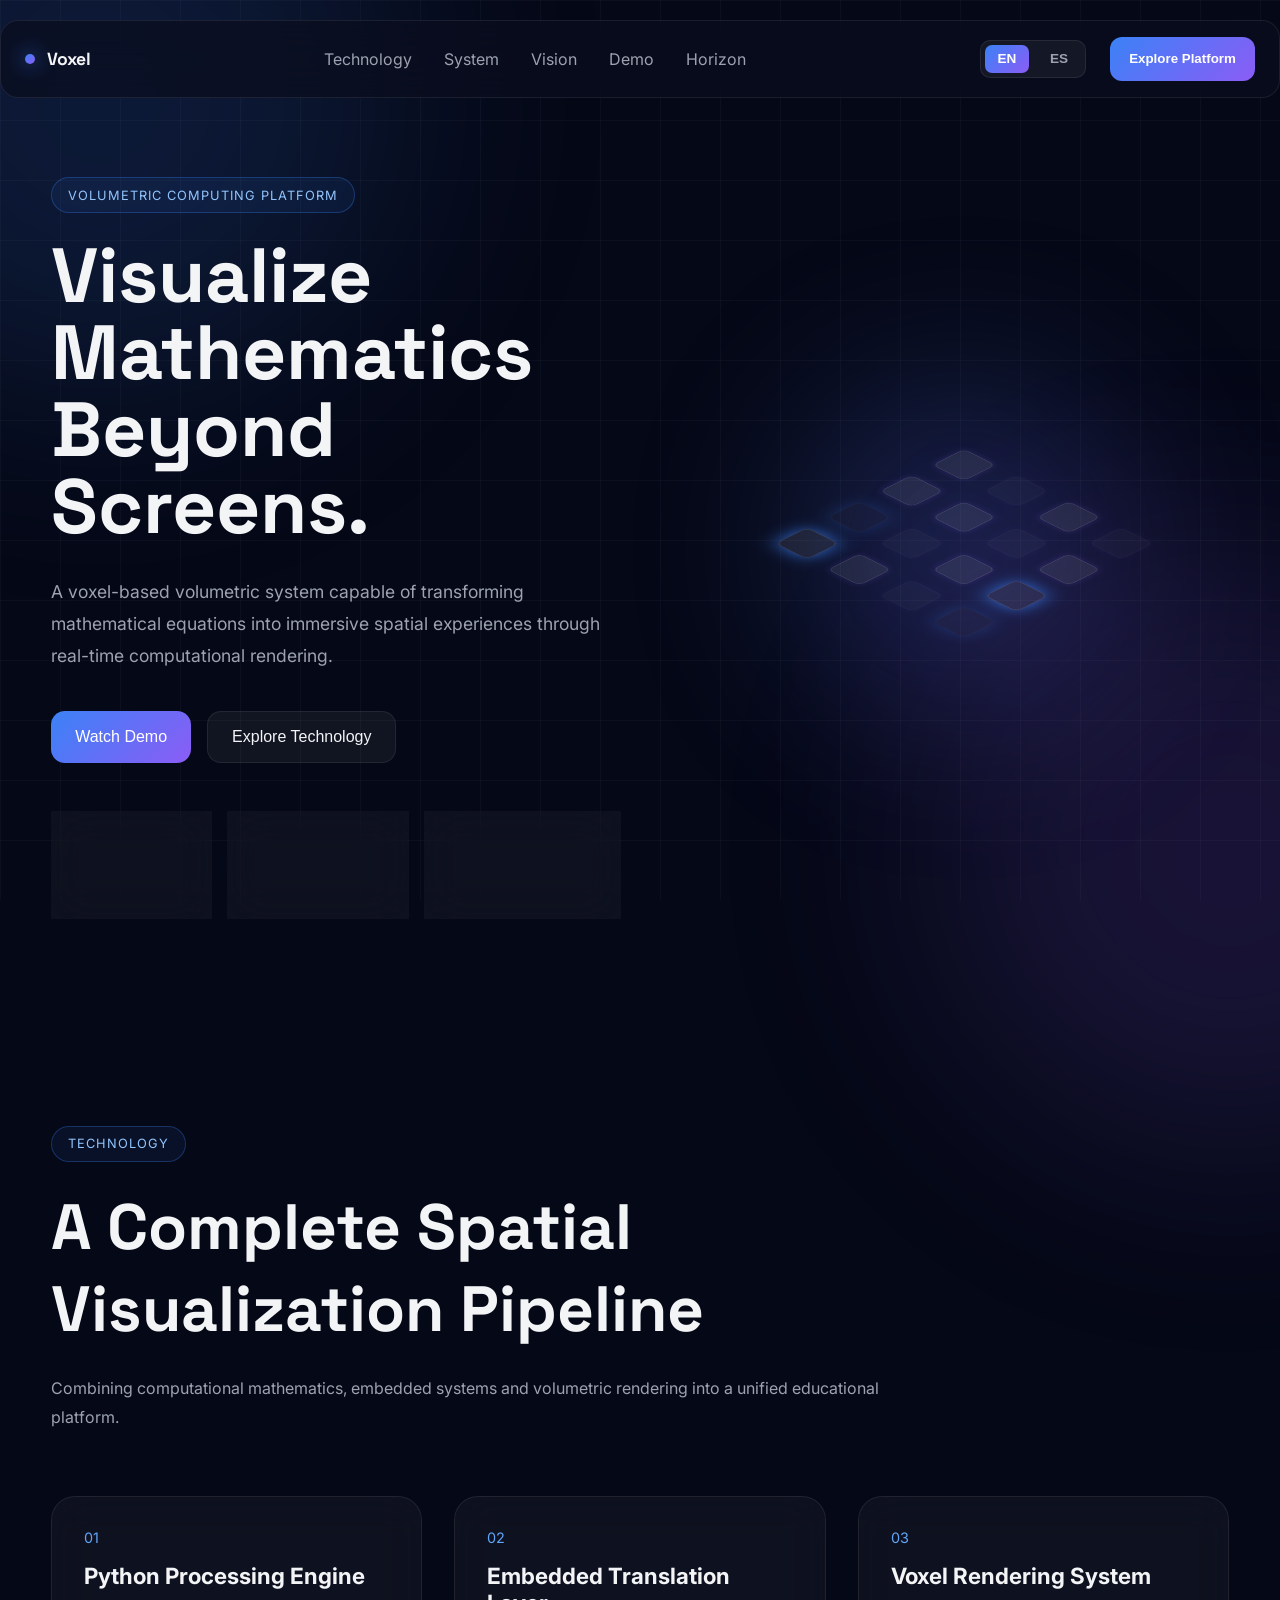
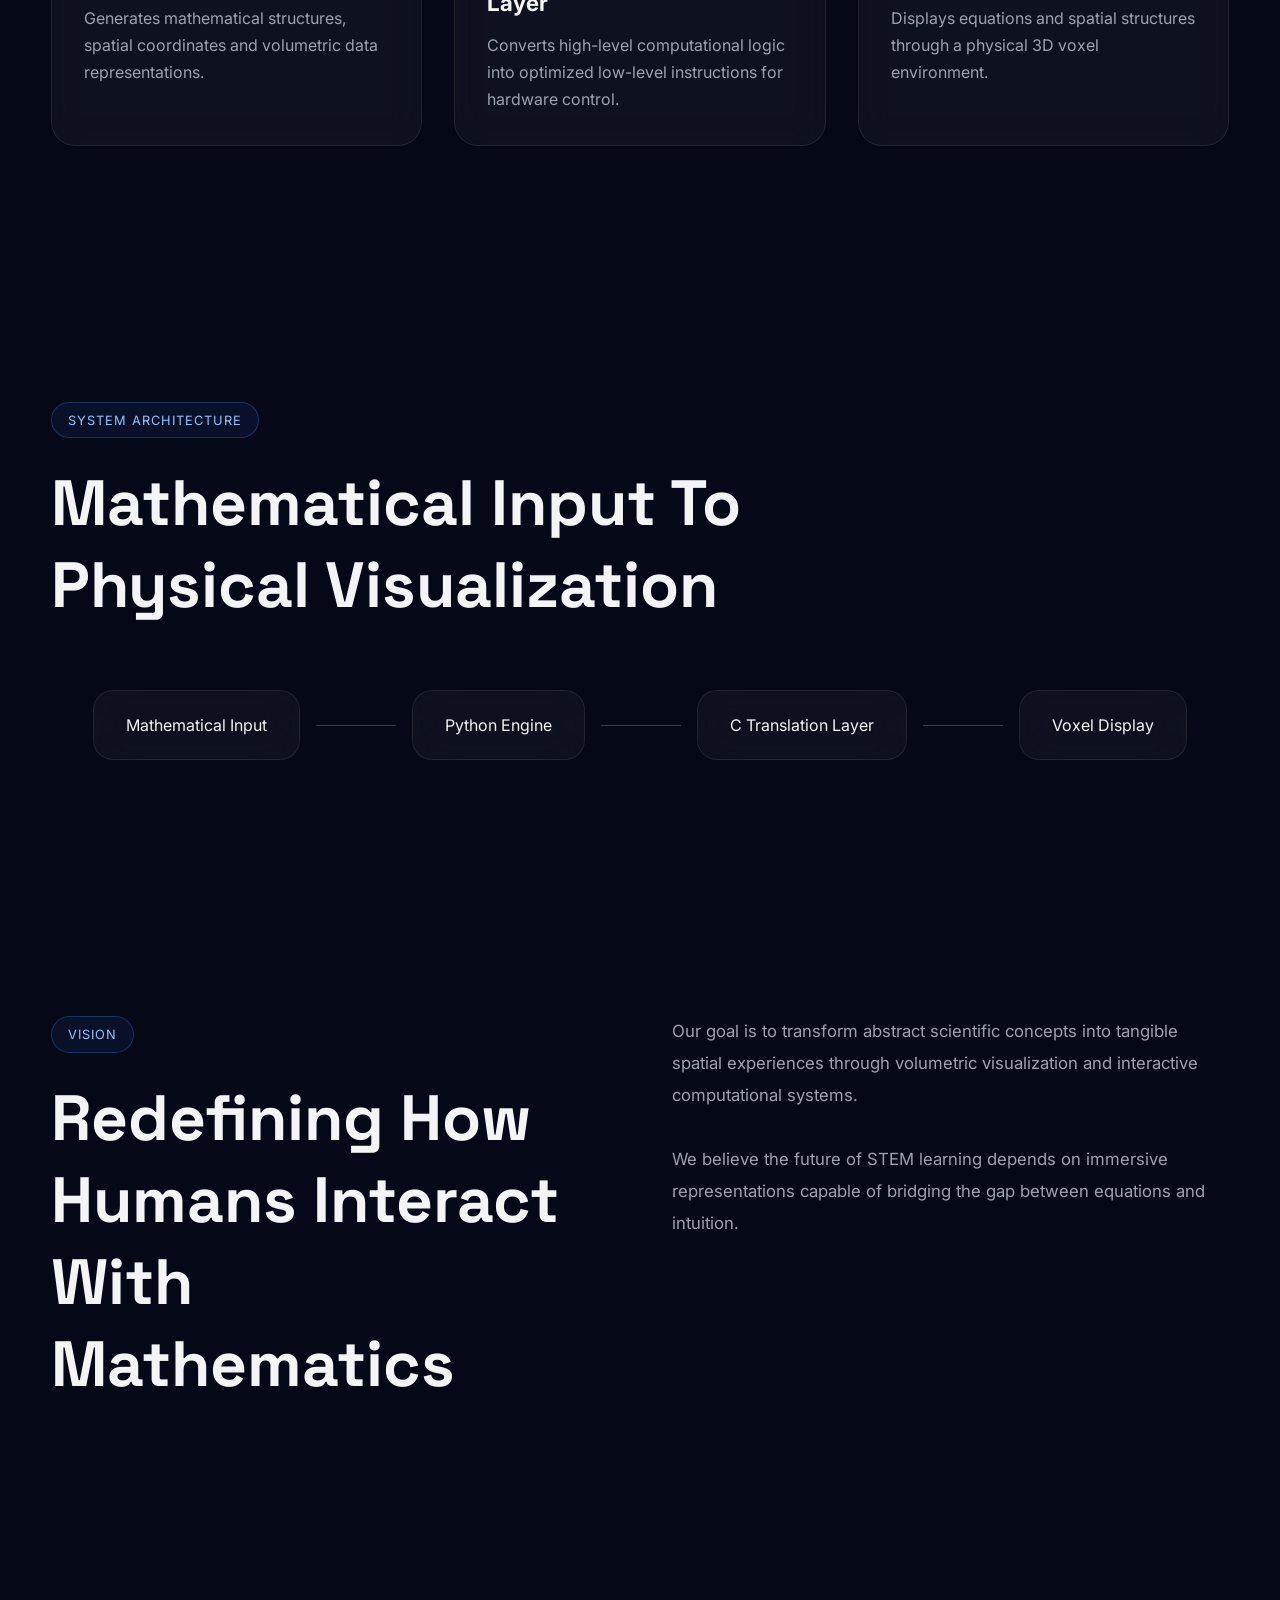
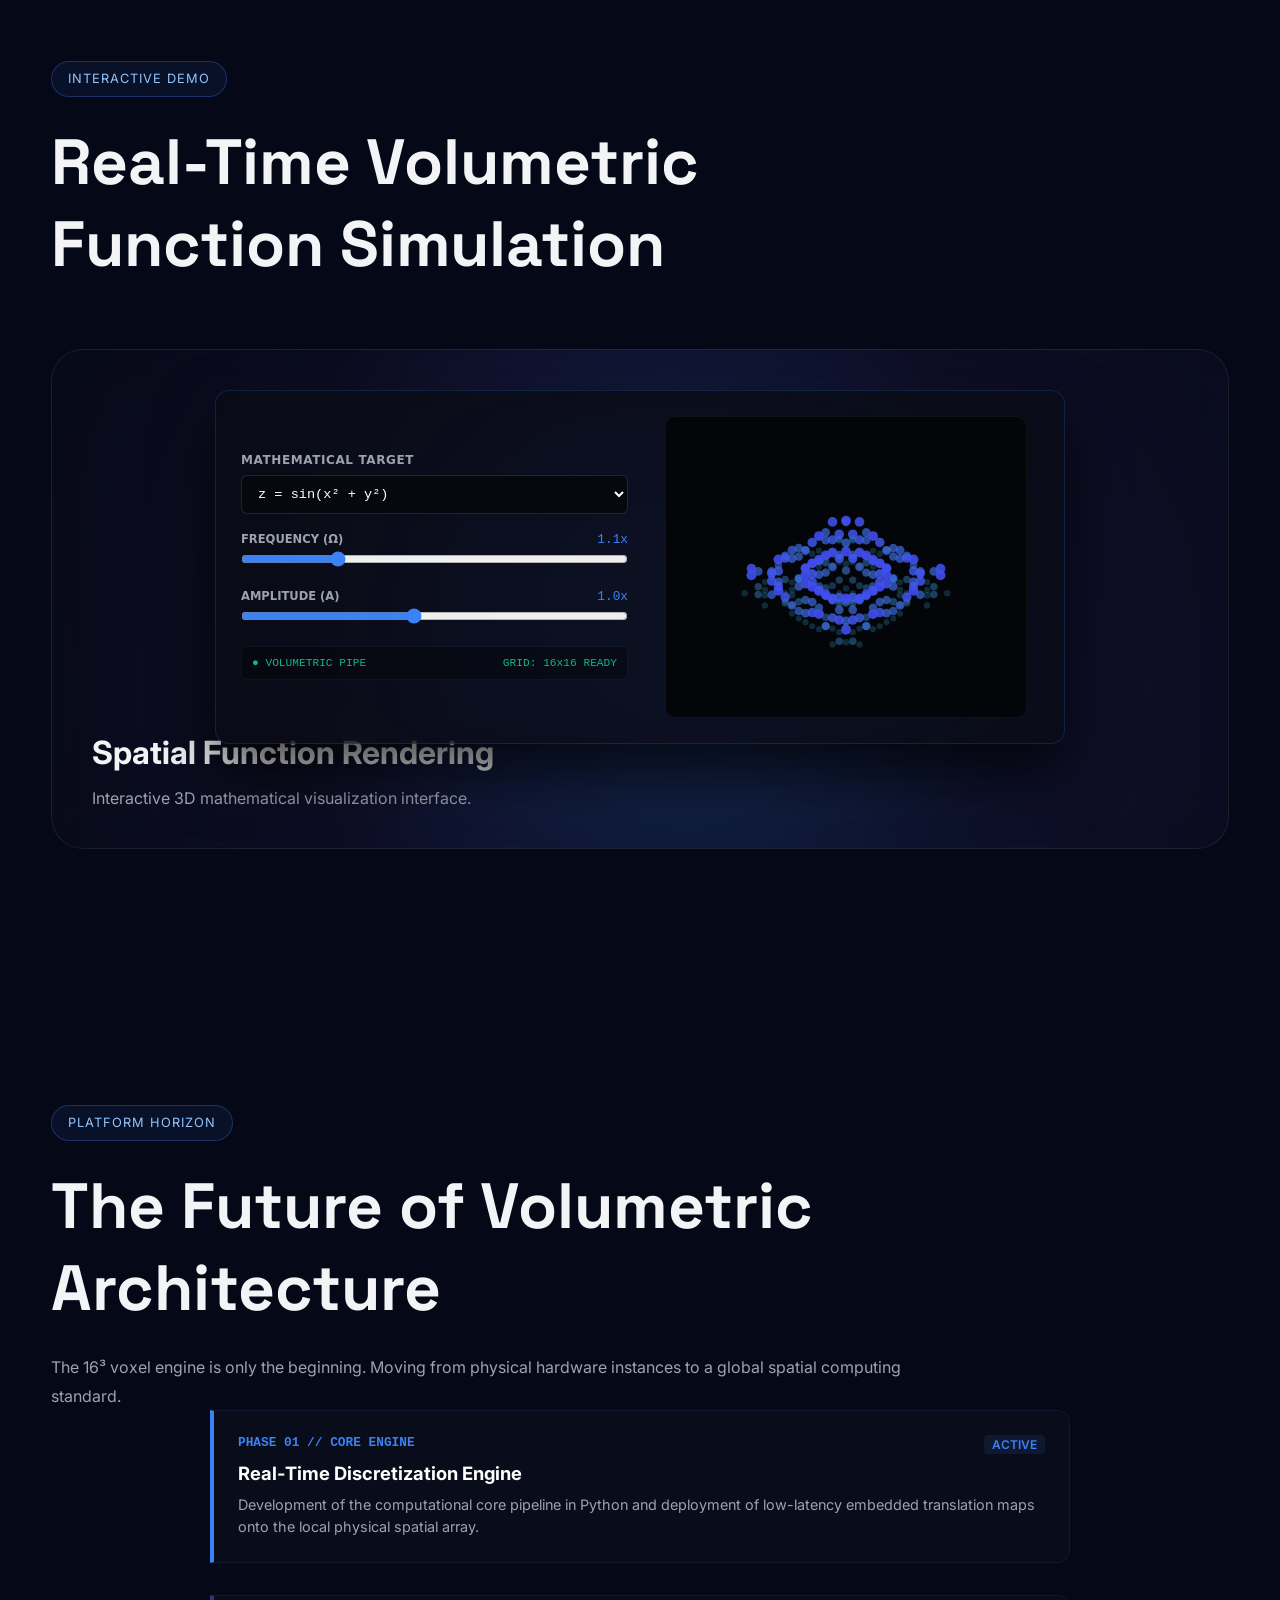
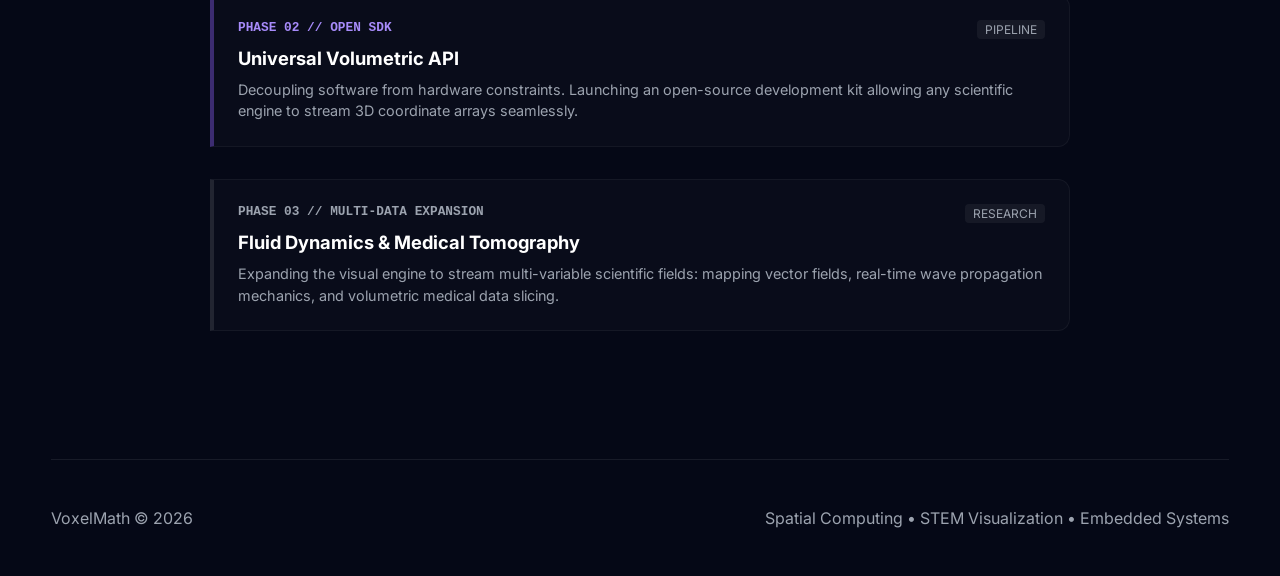
==== index.html @ 48ef113f "Firts structure to landing page" ====
<!DOCTYPE html>
<html lang="en">
<head>
    <meta charset="UTF-8" />
    <meta name="viewport" content="width=device-width, initial-scale=1.0" />

    <title>Voxel | Lc</title>

    <meta
        name="description"
        content="Voxel-based volumetric visualization platform for immersive STEM learning and real-time mathematical rendering."
    />

    <link rel="preconnect" href="https://fonts.googleapis.com">
    <link rel="preconnect" href="https://fonts.gstatic.com" crossorigin>

    <link
        href="https://fonts.googleapis.com/css2?family=Inter:wght@300;400;500;600;700;800&family=Space+Grotesk:wght@400;500;700&display=swap"
        rel="stylesheet"
    >

    <link rel="stylesheet" href="style.css" />
</head>
<body>

    <div class="background-grid"></div>
    <div class="background-glow glow-1"></div>
    <div class="background-glow glow-2"></div>


    <header class="navbar">
        <div class="logo">
            <span class="logo-dot"></span>
            Voxel
        </div>

        <nav>
            <a href="#technology" data-translate="nav-tech">Technology</a>
            <a href="#system" data-translate="nav-system">System</a>
            <a href="#vision" data-translate="nav-vision">Vision</a>
            <a href="#demo" data-translate="nav-demo">Demo</a>
            <a href="#horizon" data-translate="nav-horizon">Horizon</a>
        </nav>

        <div style="display: flex; align-items: center; gap: 1.5rem;">
            <div class="lang-selector">
                <button id="btn-en" class="lang-btn active">EN</button>
                <button id="btn-es" class="lang-btn">ES</button>
            </div>
            
            <button class="nav-button" data-translate="nav-btn">
                Explore Platform
            </button>
        </div>
    </header>


    <main>

        <section class="hero">

            <div class="hero-left">

                <div class="tag" data-translate="hero-tag">
                    VOLUMETRIC COMPUTING PLATFORM
                </div>

                <h1 data-translate="hero-title">
                    Visualize Mathematics Beyond Screens.
                </h1>

                <p data-translate="hero-desc">
                    A voxel-based volumetric system capable of transforming
                    mathemataking equations into immersive spatial experiences
                    through real-time computational rendering.
                </p>

                <div class="hero-buttons">
                    <button class="primary-button" data-translate="btn-watch">
                        Watch Demo
                    </button>

                    <button class="secondary-button" data-translate="btn-explore">
                        Explore Technology
                    </button>
                </div>

                <div class="stats">

                    <div class="stat-card">
                        <h3>16³</h3>
                        <span data-translate="stat-grid">Voxel Grid</span>
                    </div>

                    <div class="stat-card">
                        <h3>3D</h3>
                        <span data-translate="stat-spatial">Spatial Rendering</span>
                    </div>

                    <div class="stat-card">
                        <h3>Real-Time</h3>
                        <span data-translate="stat-pipeline">Processing Pipeline</span>
                    </div>

                </div>

            </div>


            <div class="hero-right">

                <div class="hero-cube">

                    <div class="cube-glow"></div>

                    <div class="cube-grid">

                        <span></span>
                        <span></span>
                        <span></span>
                        <span></span>
                        <span></span>
                        <span></span>
                        <span></span>
                        <span></span>
                        <span></span>
                        <span></span>
                        <span></span>
                        <span></span>
                        <span></span>
                        <span></span>
                        <span></span>
                        <span></span>

                    </div>

                </div>

            </div>

        </section>


        <section class="technology section-spacing" id="technology">

            <div class="section-header">
                <span class="section-label" data-translate="tech-label">TECHNOLOGY</span>
                <h2 data-translate="tech-title">
                    A Complete Spatial Visualization Pipeline
                </h2>
                <p data-translate="tech-desc">
                    Combining computational mathematics, embedded systems and
                    volumetric rendering into a unified educational platform.
                </p>
            </div>

            <div class="tech-grid">

                <article class="tech-card">
                    <div class="card-number">01</div>
                    <h3 data-translate="card1-title">Python Processing Engine</h3>
                    <p data-translate="card1-desc">
                        Generates mathematical structures, spatial coordinates
                        and volumetric data representations.
                    </p>
                </article>

                <article class="tech-card">
                    <div class="card-number">02</div>
                    <h3 data-translate="card2-title">Embedded Translation Layer</h3>
                    <p data-translate="card2-desc">
                        Converts high-level computational logic into optimized
                        low-level instructions for hardware control.
                    </p>
                </article>

                <article class="tech-card">
                    <div class="card-number">03</div>
                    <h3 data-translate="card3-title">Voxel Rendering System</h3>
                    <p data-translate="card3-desc">
                        Displays equations and spatial structures through a
                        physical 3D voxel environment.
                    </p>
                </article>

            </div>

        </section>


        <section class="system section-spacing" id="system">

            <div class="section-header">
                <span class="section-label" data-translate="sys-label">SYSTEM ARCHITECTURE</span>
                <h2 data-translate="sys-title">
                    Mathematical Input To Physical Visualization
                </h2>
            </div>

            <div class="pipeline">

                <div class="pipeline-item">
                    <span data-translate="pipe-input">Mathematical Input</span>
                </div>

                <div class="pipeline-line"></div>

                <div class="pipeline-item">
                    <span data-translate="pipe-engine">Python Engine</span>
                </div>

                <div class="pipeline-line"></div>

                <div class="pipeline-item">
                    <span data-translate="pipe-layer">C Translation Layer</span>
                </div>

                <div class="pipeline-line"></div>

                <div class="pipeline-item">
                    <span data-translate="pipe-display">Voxel Display</span>
                </div>

            </div>

        </section>


        <section class="vision section-spacing" id="vision">

            <div class="vision-container">

                <div class="vision-left">
                    <span class="section-label" data-translate="vision-label">VISION</span>

                    <h2 data-translate="vision-title">
                        Redefining How Humans Interact With Mathematics
                    </h2>
                </div>

                <div class="vision-right">
                    <p data-translate="vision-p1">
                        Our goal is to transform abstract scientific concepts
                        into tangible spatial experiences through volumetric
                        visualization and interactive computational systems.
                    </p>

                    <p data-translate="vision-p2">
                        We believe the future of STEM learning depends on
                        immersive representations capable of bridging the gap
                        between equations and intuition.
                    </p>
                </div>

            </div>

        </section>


        <section class="demo section-spacing" id="demo">

            <div class="section-header">
                <span class="section-label" data-translate="demo-label">INTERACTIVE DEMO</span>
                <h2 data-translate="demo-title">
                    Real-Time Volumetric Function Simulation
                </h2>
            </div>

            <div class="demo-box">

                <div class="demo-overlay"></div>

                <div class="demo-content">
                    <h3 data-translate="demo-box-h3">Spatial Function Rendering</h3>
                    <p data-translate="demo-box-p">
                        Interactive 3D mathematical visualization interface.
                    </p>
                </div>

            </div>

        </section>


        <section class="horizon section-spacing" id="horizon">

            <div class="section-header">
                <span class="section-label" data-translate="horizon-label">PLATFORM HORIZON</span>
                <h2 data-translate="horizon-title">
                    The Future of Volumetric Architecture
                </h2>
                <p data-translate="horizon-desc">
                    The 16³ voxel engine is only the beginning. Moving from physical hardware instances to a global spatial computing standard.
                </p>
            </div>

            <div class="roadmap-container" style="display: flex; flex-direction: column; gap: 2rem; max-width: 900px; margin: 0 auto; padding: 0 20px;">
                
                <div class="roadmap-phase" style="background: rgba(255,255,255,0.02); border: 1px solid rgba(59,130,246,0.1); border-left: 4px solid #3b82f6; padding: 24px; border-radius: 0 12px 12px 0;">
                    <div style="display: flex; justify-content: space-between; margin-bottom: 8px;">
                        <span style="font-family: monospace; font-size: 0.8rem; color: #3b82f6; font-weight: bold;">PHASE 01 // CORE ENGINE</span>
                        <span style="font-size: 0.75rem; background: rgba(59,130,246,0.1); color: #3b82f6; padding: 2px 8px; border-radius: 4px; font-weight: 600;">ACTIVE</span>
                    </div>
                    <h3 style="margin: 0 0 10px 0; font-size: 1.15rem; color: #fff;" data-translate="phase1-title">Real-Time Discretization Engine</h3>
                    <p style="margin: 0; font-size: 0.9rem; color: #9ca3af; line-height: 1.5;" data-translate="phase1-desc">
                        Development of the computational core pipeline in Python and deployment of low-latency embedded translation maps onto the local physical spatial array.
                    </p>
                </div>

                <div class="roadmap-phase" style="background: rgba(255,255,255,0.02); border: 1px solid rgba(255,255,255,0.05); border-left: 4px solid rgba(139,92,246,0.4); padding: 24px; border-radius: 0 12px 12px 0;">
                    <div style="display: flex; justify-content: space-between; margin-bottom: 8px;">
                        <span style="font-family: monospace; font-size: 0.8rem; color: #a78bfa; font-weight: bold;">PHASE 02 // OPEN SDK</span>
                        <span style="font-size: 0.75rem; background: rgba(255,255,255,0.05); color: #9ca3af; padding: 2px 8px; border-radius: 4px;">PIPELINE</span>
                    </div>
                    <h3 style="margin: 0 0 10px 0; font-size: 1.15rem; color: #fff;" data-translate="phase2-title">Universal Volumetric API</h3>
                    <p style="margin: 0; font-size: 0.9rem; color: #9ca3af; line-height: 1.5;" data-translate="phase2-desc">
                        Decoupling software from hardware constraints. Launching an open-source development kit allowing any scientific engine to stream 3D coordinate arrays seamlessly.
                    </p>
                </div>

                <div class="roadmap-phase" style="background: rgba(255,255,255,0.02); border: 1px solid rgba(255,255,255,0.05); border-left: 4px solid rgba(255,255,255,0.1); padding: 24px; border-radius: 0 12px 12px 0;">
                    <div style="display: flex; justify-content: space-between; margin-bottom: 8px;">
                        <span style="font-family: monospace; font-size: 0.8rem; color: #9ca3af; font-weight: bold;">PHASE 03 // MULTI-DATA EXPANSION</span>
                        <span style="font-size: 0.75rem; background: rgba(255,255,255,0.05); color: #9ca3af; padding: 2px 8px; border-radius: 4px;">RESEARCH</span>
                    </div>
                    <h3 style="margin: 0 0 10px 0; font-size: 1.15rem; color: #fff;" data-translate="phase3-title">Fluid Dynamics & Medical Tomography</h3>
                    <p style="margin: 0; font-size: 0.9rem; color: #9ca3af; line-height: 1.5;" data-translate="phase3-desc">
                        Expanding the visual engine to stream multi-variable scientific fields: mapping vector fields, real-time wave propagation mechanics, and volumetric medical data slicing.
                    </p>
                </div>

            </div>

        </section>


        <footer>
            <div>
                VoxelMath © 2026
            </div>

            <div data-translate="footer-credits">
                Spatial Computing • STEM Visualization • Embedded Systems
            </div>
        </footer>

    </main>

    <script type="module" src="script.js"></script>
</body>
</html>
---- style.css ----
:root {
    --bg: #050816;
    --bg-secondary: #0B1023;
    --card: rgba(255,255,255,0.04);
    --border: rgba(255,255,255,0.08);

    --text: #F3F4F6;
    --text-secondary: #9CA3AF;

    --blue: #3B82F6;
    --purple: #8B5CF6;

    --gradient:
        linear-gradient(
            135deg,
            #3B82F6,
            #8B5CF6
        );
}

* {
    margin: 0;
    padding: 0;
    box-sizing: border-box;
}

html {
    scroll-behavior: smooth;
}

body {
    background: var(--bg);
    color: var(--text);
    font-family: 'Inter', sans-serif;
    overflow-x: hidden;
}

main {
    width: min(1400px, 92%);
    margin: auto;
    position: relative;
    z-index: 5;
}

.background-grid {
    position: fixed;
    inset: 0;

    background-image:
        linear-gradient(rgba(255,255,255,0.03) 1px, transparent 1px),
        linear-gradient(90deg, rgba(255,255,255,0.03) 1px, transparent 1px);

    background-size: 60px 60px;

    z-index: 0;
}

.background-glow {
    position: fixed;
    width: 600px;
    height: 600px;
    border-radius: 50%;
    filter: blur(120px);
    opacity: 0.15;
    z-index: 0;
}

.glow-1 {
    background: var(--blue);
    top: -200px;
    left: -200px;
}

.glow-2 {
    background: var(--purple);
    bottom: -250px;
    right: -250px;
}

.navbar {
    position: sticky;
    top: 20px;

    width: 100%;

    display: flex;
    align-items: center;
    justify-content: space-between;

    padding: 1rem 1.5rem;
    margin-top: 20px;

    border: 1px solid var(--border);

    background: rgba(10, 14, 30, 0.7);
    backdrop-filter: blur(20px);

    border-radius: 18px;

    z-index: 50;
}

.logo {
    display: flex;
    align-items: center;
    gap: 12px;

    font-family: 'Space Grotesk', sans-serif;
    font-weight: 700;
    font-size: 1.1rem;
}

.logo-dot {
    width: 10px;
    height: 10px;

    border-radius: 50%;

    background: var(--gradient);

    box-shadow: 0 0 20px #3B82F6;
}

nav {
    display: flex;
    gap: 2rem;
}

nav a {
    color: var(--text-secondary);
    text-decoration: none;
    transition: 0.3s ease;
}

nav a:hover {
    color: var(--text);
}

.nav-button,
.primary-button,
.secondary-button {
    border: none;
    cursor: pointer;
    transition: 0.3s ease;
}

.nav-button,
.primary-button {
    background: var(--gradient);
    color: white;
}

.nav-button {
    padding: 0.9rem 1.2rem;
    border-radius: 12px;
    font-weight: 600;
}

.primary-button,
.secondary-button {
    padding: 1rem 1.5rem;
    border-radius: 14px;
    font-size: 1rem;
}

.secondary-button {
    background: rgba(255,255,255,0.05);
    border: 1px solid var(--border);
    color: var(--text);
}

.hero {
    min-height: 100vh;

    display: grid;
    grid-template-columns: 1.1fr 1fr;
    gap: 4rem;

    align-items: center;
}

.tag,
.section-label {
    display: inline-flex;

    padding: 0.6rem 1rem;

    border: 1px solid rgba(59,130,246,0.3);

    background: rgba(59,130,246,0.08);

    color: #93C5FD;

    border-radius: 999px;

    font-size: 0.8rem;
    letter-spacing: 1px;
}

.hero h1 {
    font-family: 'Space Grotesk', sans-serif;
    font-size: clamp(3rem, 6vw, 6rem);
    line-height: 1;

    margin-top: 1.5rem;
}

.hero p {
    margin-top: 2rem;

    max-width: 700px;

    color: var(--text-secondary);

    line-height: 1.8;
    font-size: 1.1rem;
}

.hero-buttons {
    display: flex;
    gap: 1rem;

    margin-top: 2.5rem;
}

.stats {
    display: flex;
    gap: 1rem;

    margin-top: 3rem;
}

.stat-card,
.tech-card,
.pipeline-item,
.demo-box {
    background: var(--card);

    border: 1px solid var(--border);

    backdrop-filter: blur(20px);
}

.stat-card {
    padding: 1.5rem;
    border-radius: 20px;

    min-width: 160px;
}

.stat-card h3 {
    font-size: 1.5rem;
    margin-bottom: 0.5rem;
}

.stat-card span {
    color: var(--text-secondary);
}

.hero-right {
    display: flex;
    justify-content: center;
    align-items: center;
}

.hero-cube {
    position: relative;

    width: 420px;
    height: 420px;

    display: flex;
    justify-content: center;
    align-items: center;
}

.cube-glow {
    position: absolute;

    width: 300px;
    height: 300px;

    background: var(--gradient);

    border-radius: 50%;

    filter: blur(100px);

    opacity: 0.3;
}

.cube-grid {
    position: relative;

    width: 280px;
    height: 280px;

    display: grid;
    grid-template-columns: repeat(4, 1fr);
    gap: 1rem;

    transform:
        rotateX(60deg)
        rotateZ(45deg);

    animation: floatCube 6s ease-in-out infinite;
}

.cube-grid span {
    width: 45px;
    height: 45px;

    background: rgba(255,255,255,0.08);

    border: 1px solid rgba(255,255,255,0.1);

    border-radius: 8px;

    box-shadow:
        0 0 20px rgba(59,130,246,0.25);
}

.section-spacing {
    padding: 8rem 0;
}

.section-header {
    max-width: 850px;
}

.section-header h2 {
    font-family: 'Space Grotesk', sans-serif;

    font-size: clamp(2rem, 5vw, 4rem);

    margin-top: 1.5rem;
}

.section-header p {
    margin-top: 1.5rem;

    color: var(--text-secondary);

    line-height: 1.8;
}

.tech-grid {
    display: grid;
    grid-template-columns: repeat(3, 1fr);
    gap: 2rem;

    margin-top: 4rem;
}

.tech-card {
    padding: 2rem;
    border-radius: 24px;

    transition: 0.4s ease;
}

.tech-card:hover {
    transform: translateY(-10px);
    border-color: rgba(59,130,246,0.4);
}

.card-number {
    color: #60A5FA;
    font-size: 0.9rem;
    margin-bottom: 1rem;
}

.tech-card h3 {
    font-size: 1.4rem;
    margin-bottom: 1rem;
}

.tech-card p {
    color: var(--text-secondary);
    line-height: 1.7;
}

.pipeline {
    margin-top: 4rem;

    display: flex;
    align-items: center;
    justify-content: center;
    gap: 1rem;

    flex-wrap: wrap;
}

.pipeline-item {
    padding: 1.5rem 2rem;
    border-radius: 20px;
}

.pipeline-line {
    width: 80px;
    height: 1px;

    background: rgba(255,255,255,0.2);
}

.vision-container {
    display: grid;
    grid-template-columns: 1fr 1fr;
    gap: 4rem;
}

.vision-left h2 {
    font-family: 'Space Grotesk', sans-serif;
    font-size: clamp(2rem, 5vw, 4rem);

    margin-top: 1.5rem;
}

.vision-right p {
    color: var(--text-secondary);
    line-height: 1.9;
    margin-bottom: 2rem;
    font-size: 1.05rem;
}

.demo-box {
    position: relative;

    margin-top: 4rem;

    min-height: 500px;

    border-radius: 32px;

    overflow: hidden;
}

.demo-overlay {
    position: absolute;
    inset: 0;

    background:
        radial-gradient(circle at center,
        rgba(59,130,246,0.15),
        transparent 60%);
}

.demo-content {
    position: absolute;
    left: 40px;
    bottom: 40px;
}

.demo-content h3 {
    font-size: 2rem;
    margin-bottom: 1rem;
}

.demo-content p {
    color: var(--text-secondary);
}

footer {
    display: flex;
    justify-content: space-between;
    align-items: center;

    padding: 3rem 0;

    border-top: 1px solid rgba(255,255,255,0.08);

    color: var(--text-secondary);
}

@keyframes floatCube {
    0% {
        transform:
            rotateX(60deg)
            rotateZ(45deg)
            translateY(0px);
    }

    50% {
        transform:
            rotateX(60deg)
            rotateZ(45deg)
            translateY(-20px);
    }

    100% {
        transform:
            rotateX(60deg)
            rotateZ(45deg)
            translateY(0px);
    }
}

@media (max-width: 1100px) {

    .hero,
    .vision-container,
    .tech-grid {
        grid-template-columns: 1fr;
    }

    .hero {
        padding-top: 5rem;
    }

    .hero-right {
        order: -1;
    }

    .stats {
        flex-wrap: wrap;
    }
}

@media (max-width: 768px) {

    nav,
    .nav-button {
        display: none;
    }

    .hero-buttons,
    .stats,
    footer {
        flex-direction: column;
        align-items: flex-start;
    }

    .hero-cube {
        width: 320px;
        height: 320px;
    }

    .cube-grid {
        width: 220px;
        height: 220px;
    }

    .pipeline {
        flex-direction: column;
    }

    .pipeline-line {
        width: 1px;
        height: 50px;
    }
}
/* 1. Definimos la animación de revelado */
@keyframes revealOnScroll {
    from {
        opacity: 0;
        transform: translateY(40px) scale(0.95);
    }
    to {
        opacity: 1;
        transform: translateY(0) scale(1);
    }
}

/* 2. Aplicamos el efecto a las secciones y tarjetas principales */
.hero,
.tech-card,
.stat-card,
.vision-container,
.demo-box,
.pipeline-item {
    /* Vinculamos la animación */
    animation: revealOnScroll linear both;
    
    /* Le decimos a CSS que la animación avance según el scroll de la pantalla */
    animation-timeline: view();
    
    /* Ajustamos el margen para que la animación empiece justo cuando el elemento asoma por abajo 
       y termine de revelarse cuando cubra el 30% de la pantalla */
    animation-range: entry 0% cover 30%;
}
.lang-selector {
    display: flex;
    gap: 0.5rem;
    background: rgba(255, 255, 255, 0.05);
    padding: 4px;
    border-radius: 10px;
    border: 1px solid var(--border);
}

.lang-btn {
    background: transparent;
    border: none;
    color: var(--text-secondary);
    padding: 0.4rem 0.8rem;
    font-size: 0.85rem;
    font-weight: 600;
    border-radius: 7px;
    cursor: pointer;
    transition: all 0.3s ease;
}

.lang-btn:hover {
    color: var(--text);
}

/* Estado activo: se ilumina usando tu gradiente variable */
.lang-btn.active {
    background: var(--gradient);
    color: white;
    box-shadow: 0 0 15px rgba(5B, 130, 246, 0.4);
}
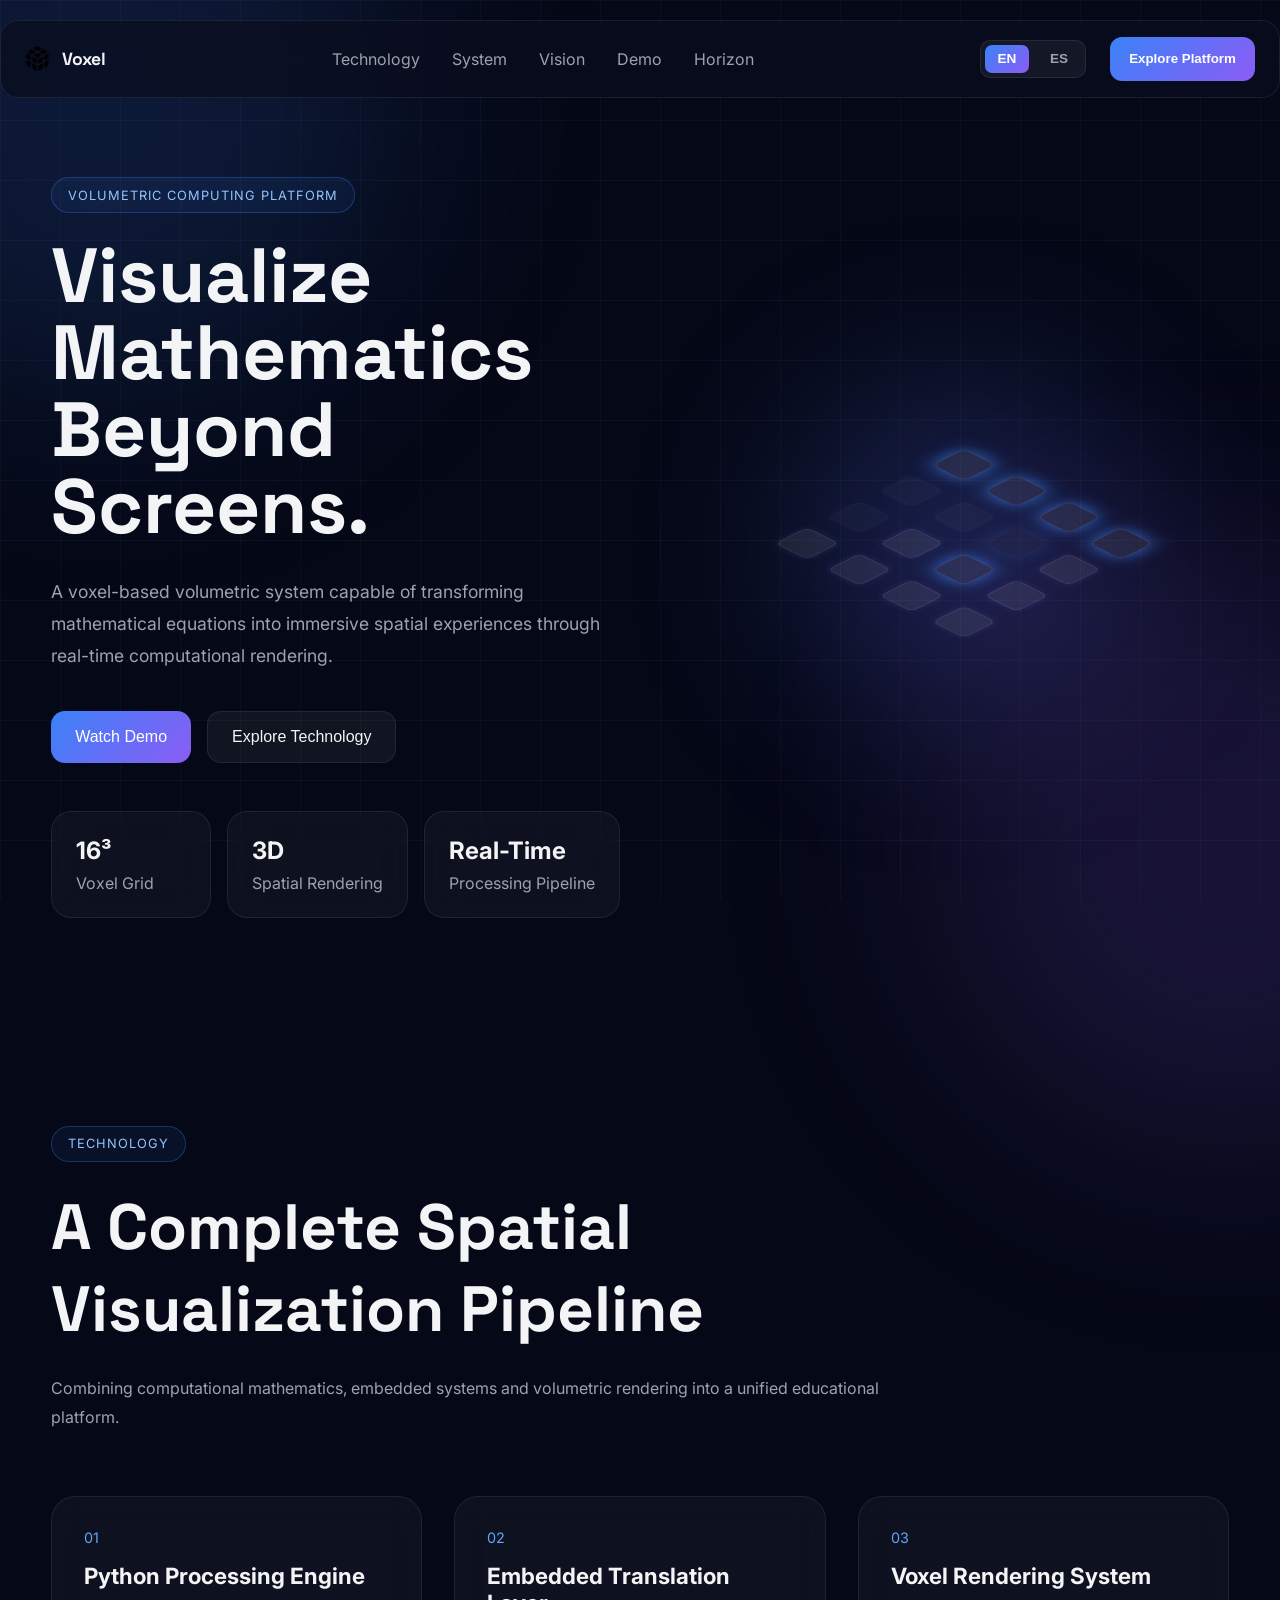
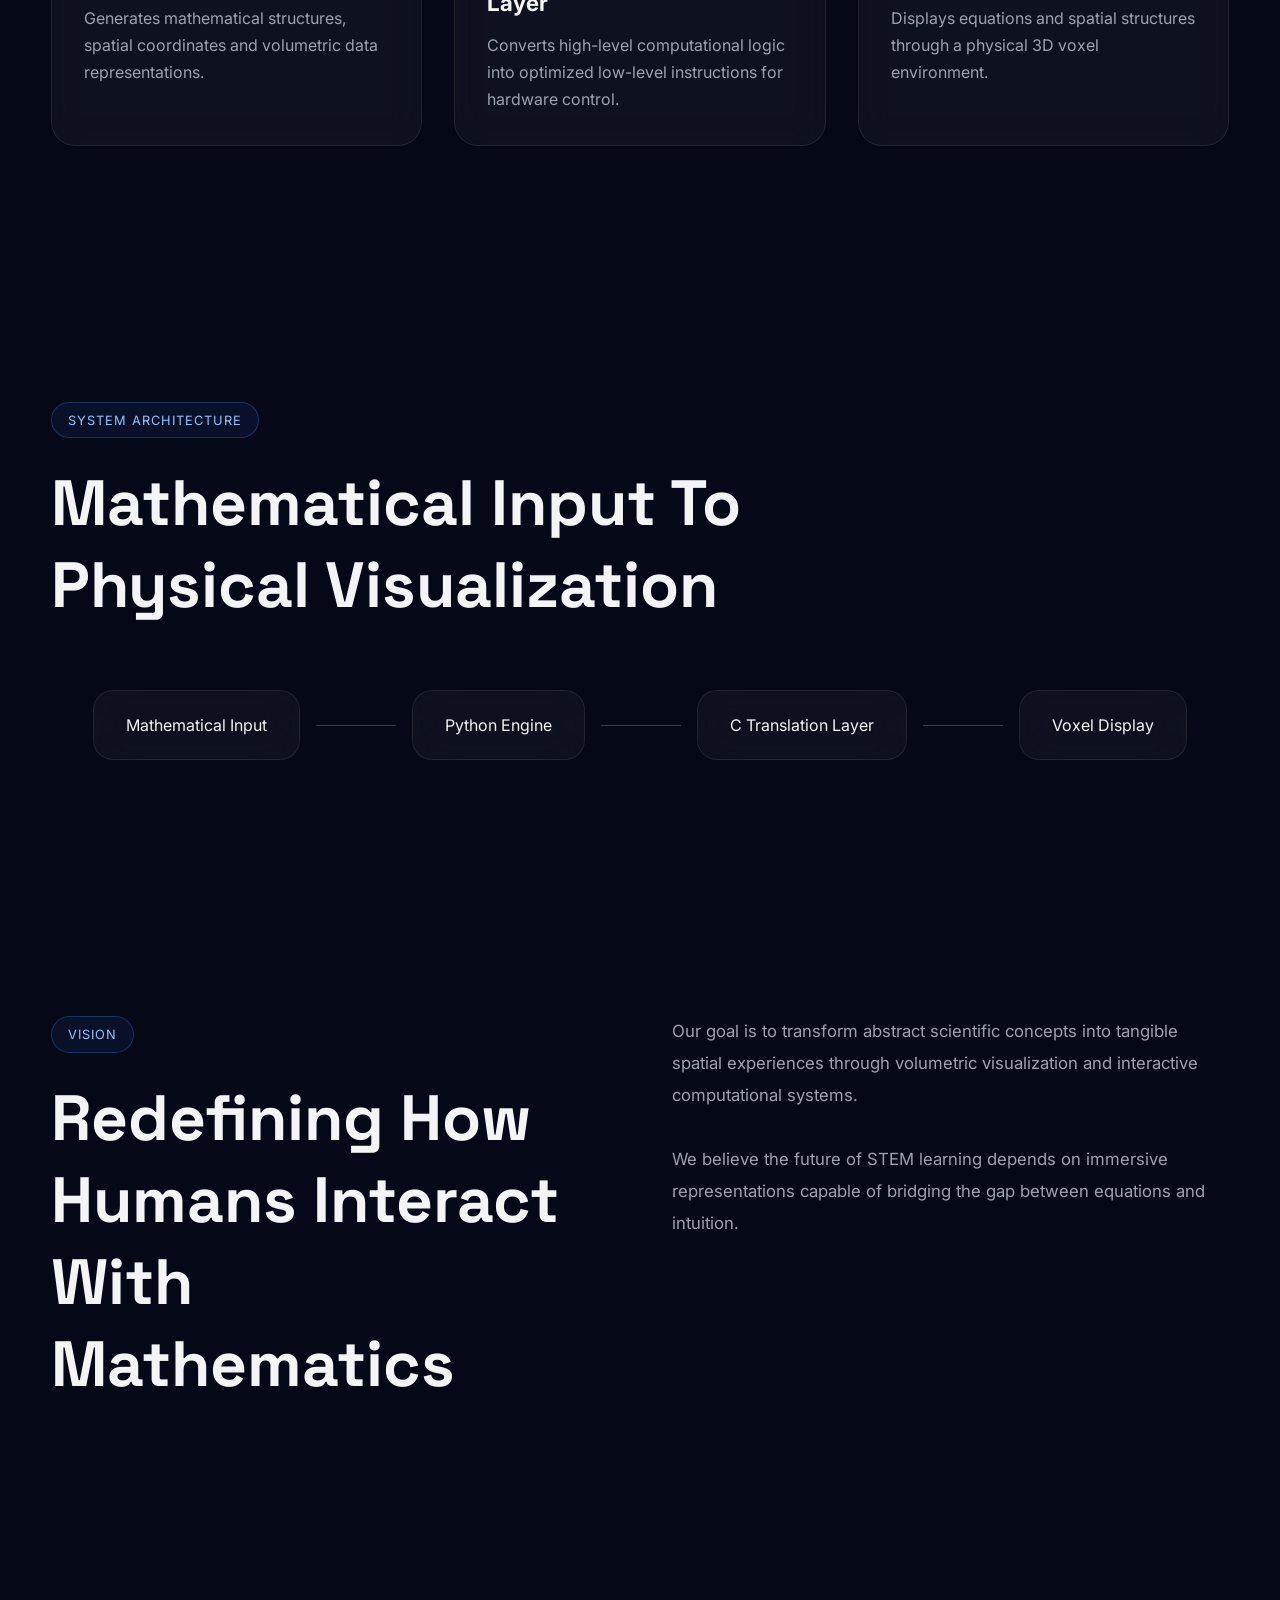
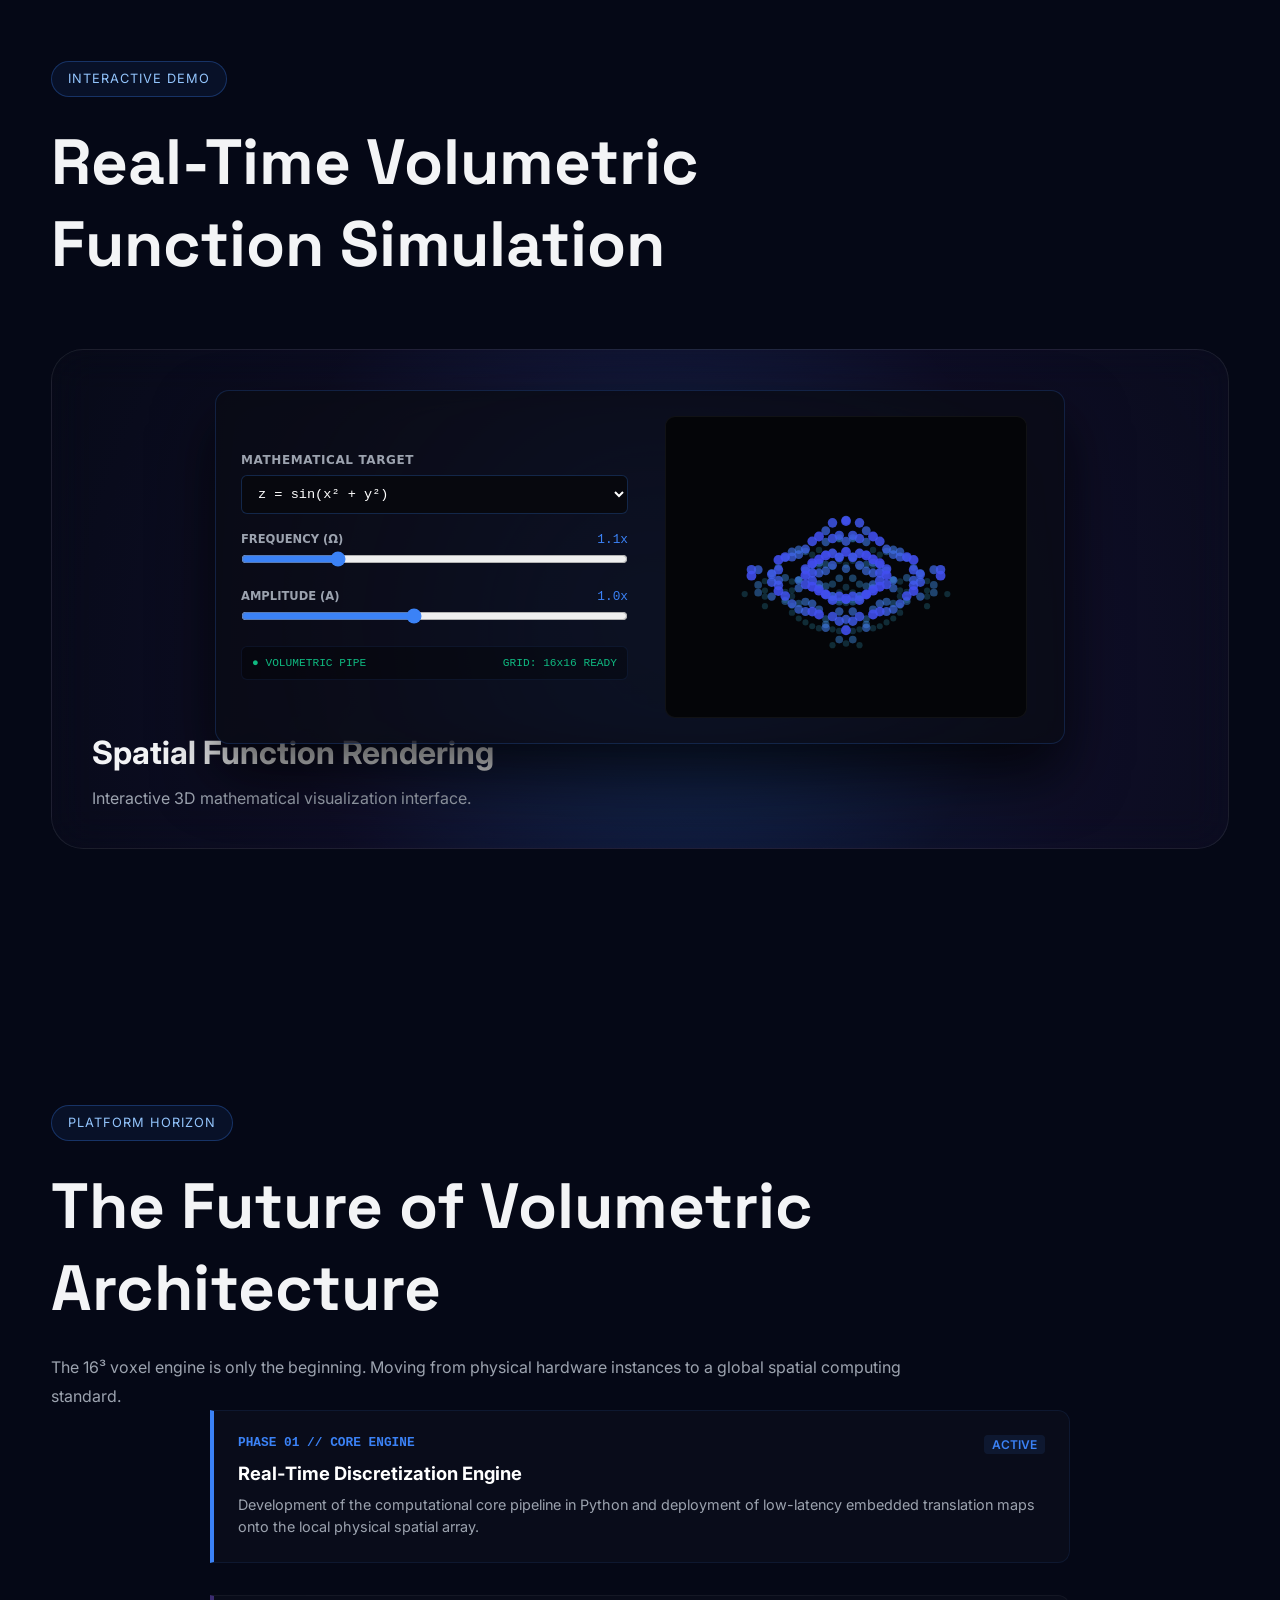
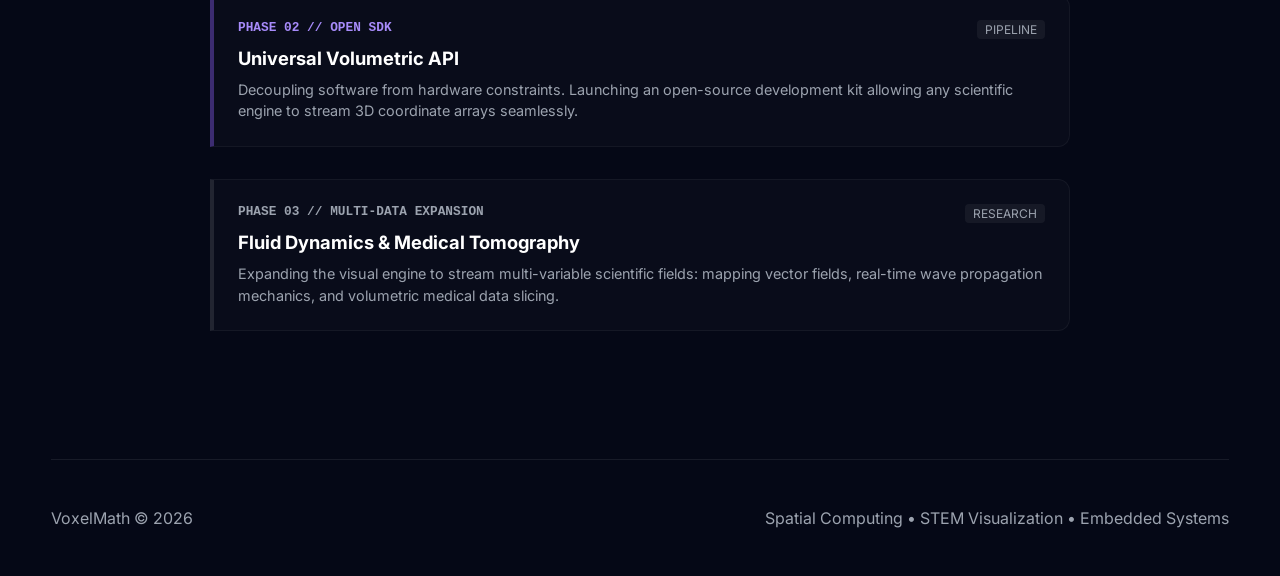
==== commit 5dc23af2: "add icon to cube and update input custom in platform" ====
--- a/index.html
+++ b/index.html
@@ -18,7 +18,7 @@
         href="https://fonts.googleapis.com/css2?family=Inter:wght@300;400;500;600;700;800&family=Space+Grotesk:wght@400;500;700&display=swap"
         rel="stylesheet"
     >
-
+    <link rel="icon" type="image/x-icon" href="/assets/icons/rubik.ico">
     <link rel="stylesheet" href="style.css" />
 </head>
 <body>
@@ -30,7 +30,7 @@
 
     <header class="navbar">
         <div class="logo">
-            <span class="logo-dot"></span>
+            <img src="/assets/icons/rubik.ico" alt="Voxel Logo" class="logo-icon" / width="25px" height="25px" class="logo-dot">
             Voxel
         </div>
 
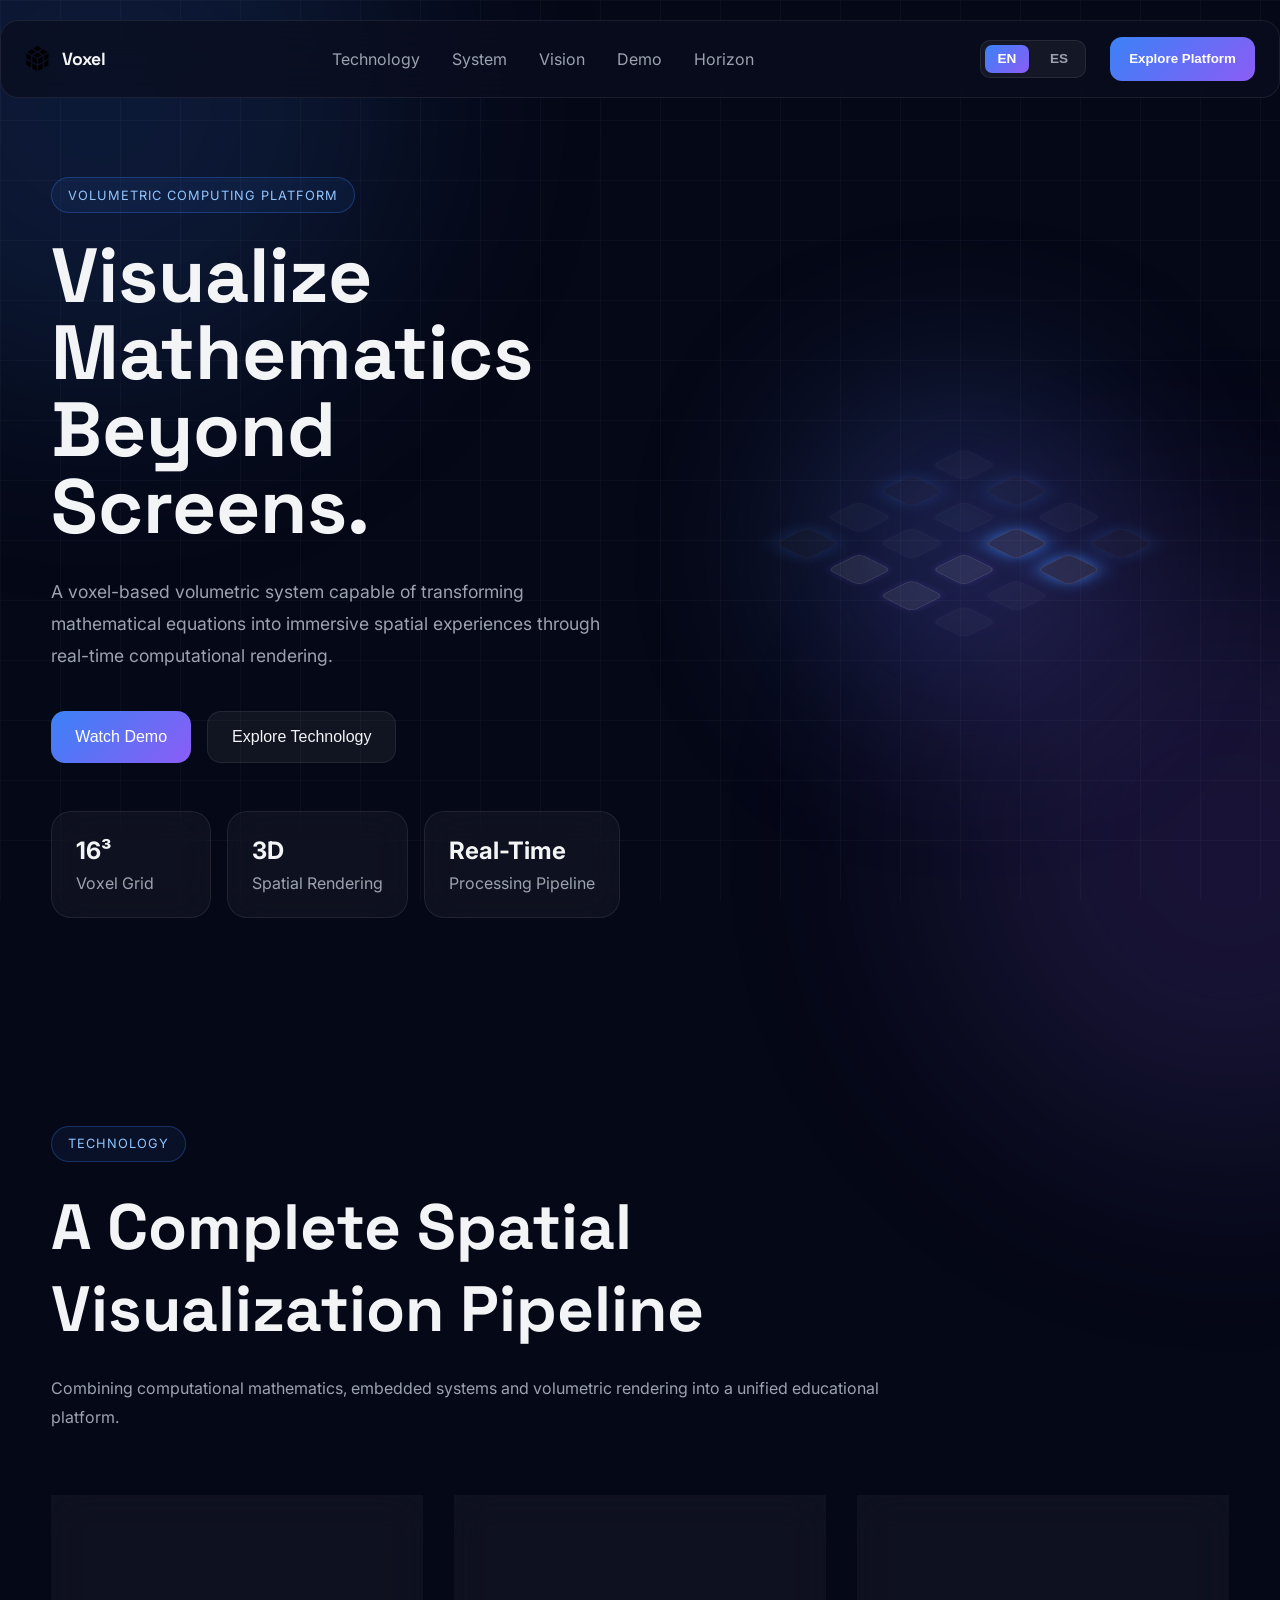
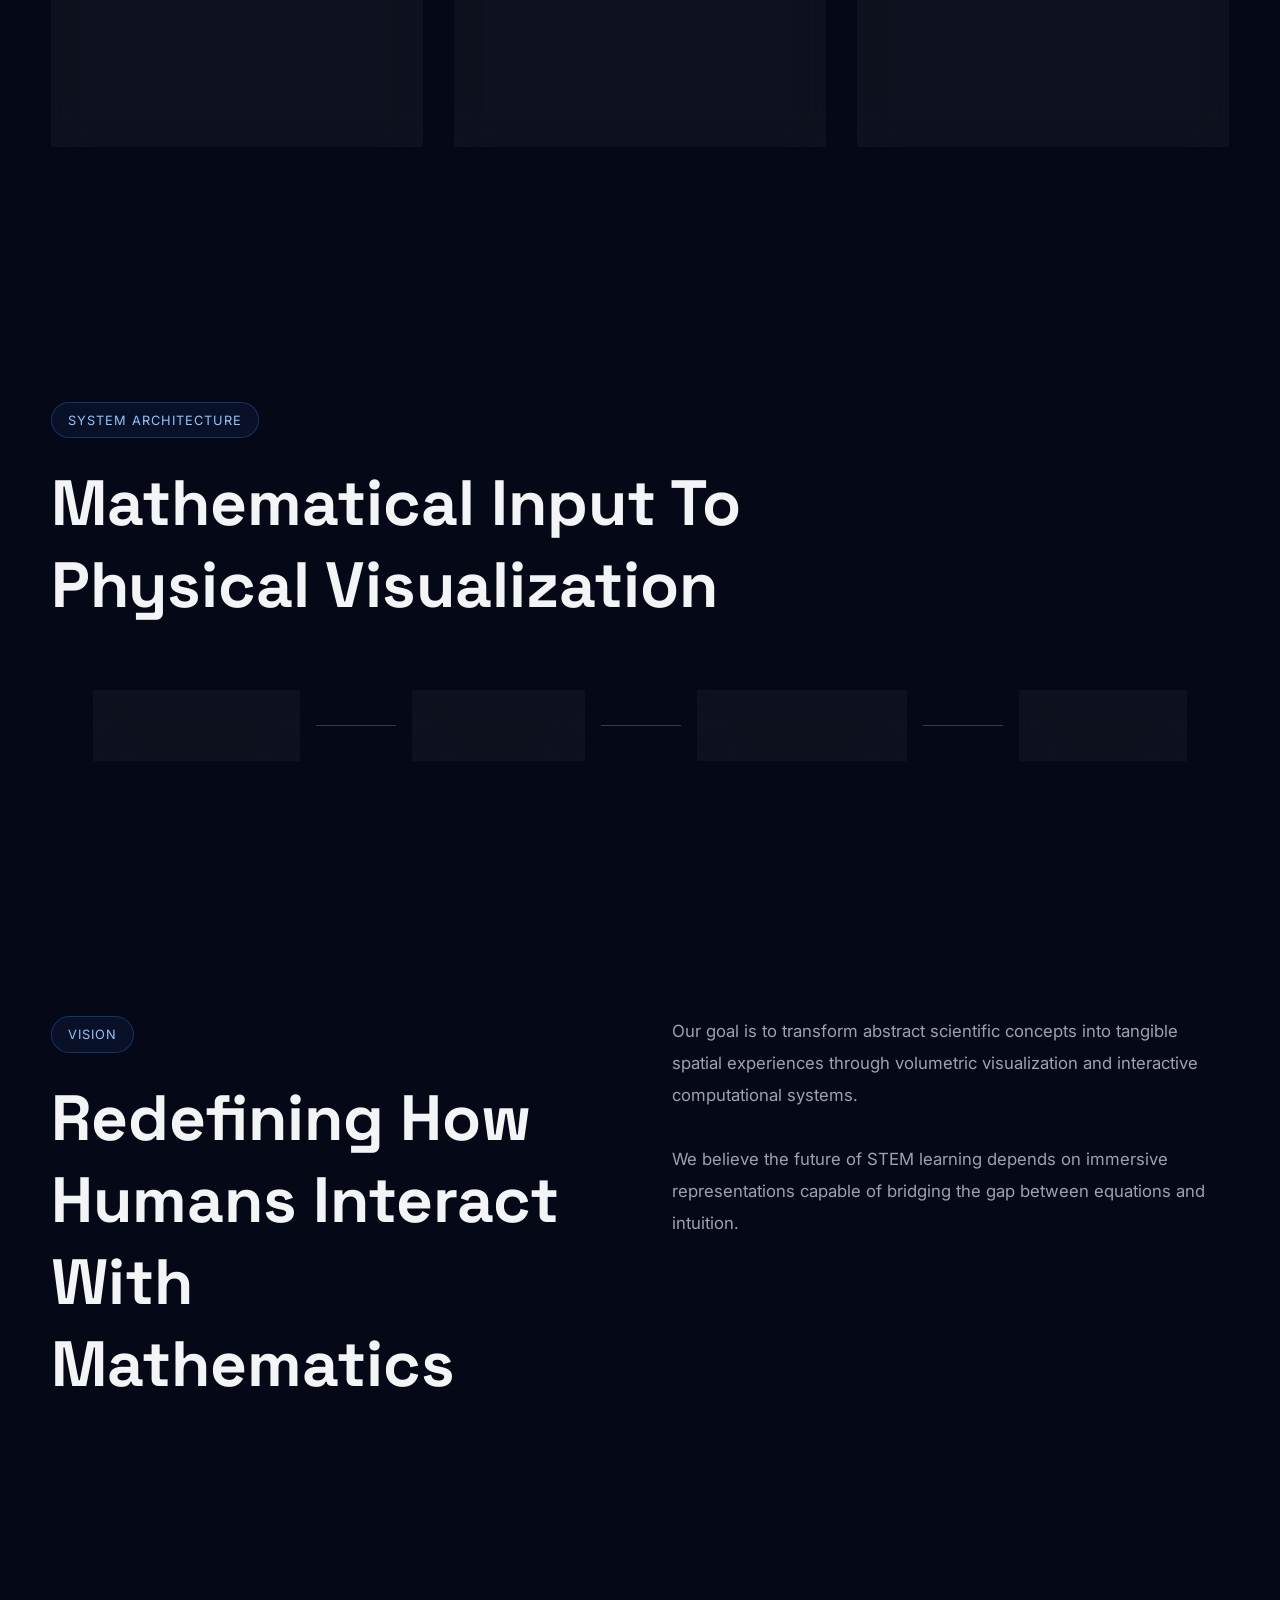
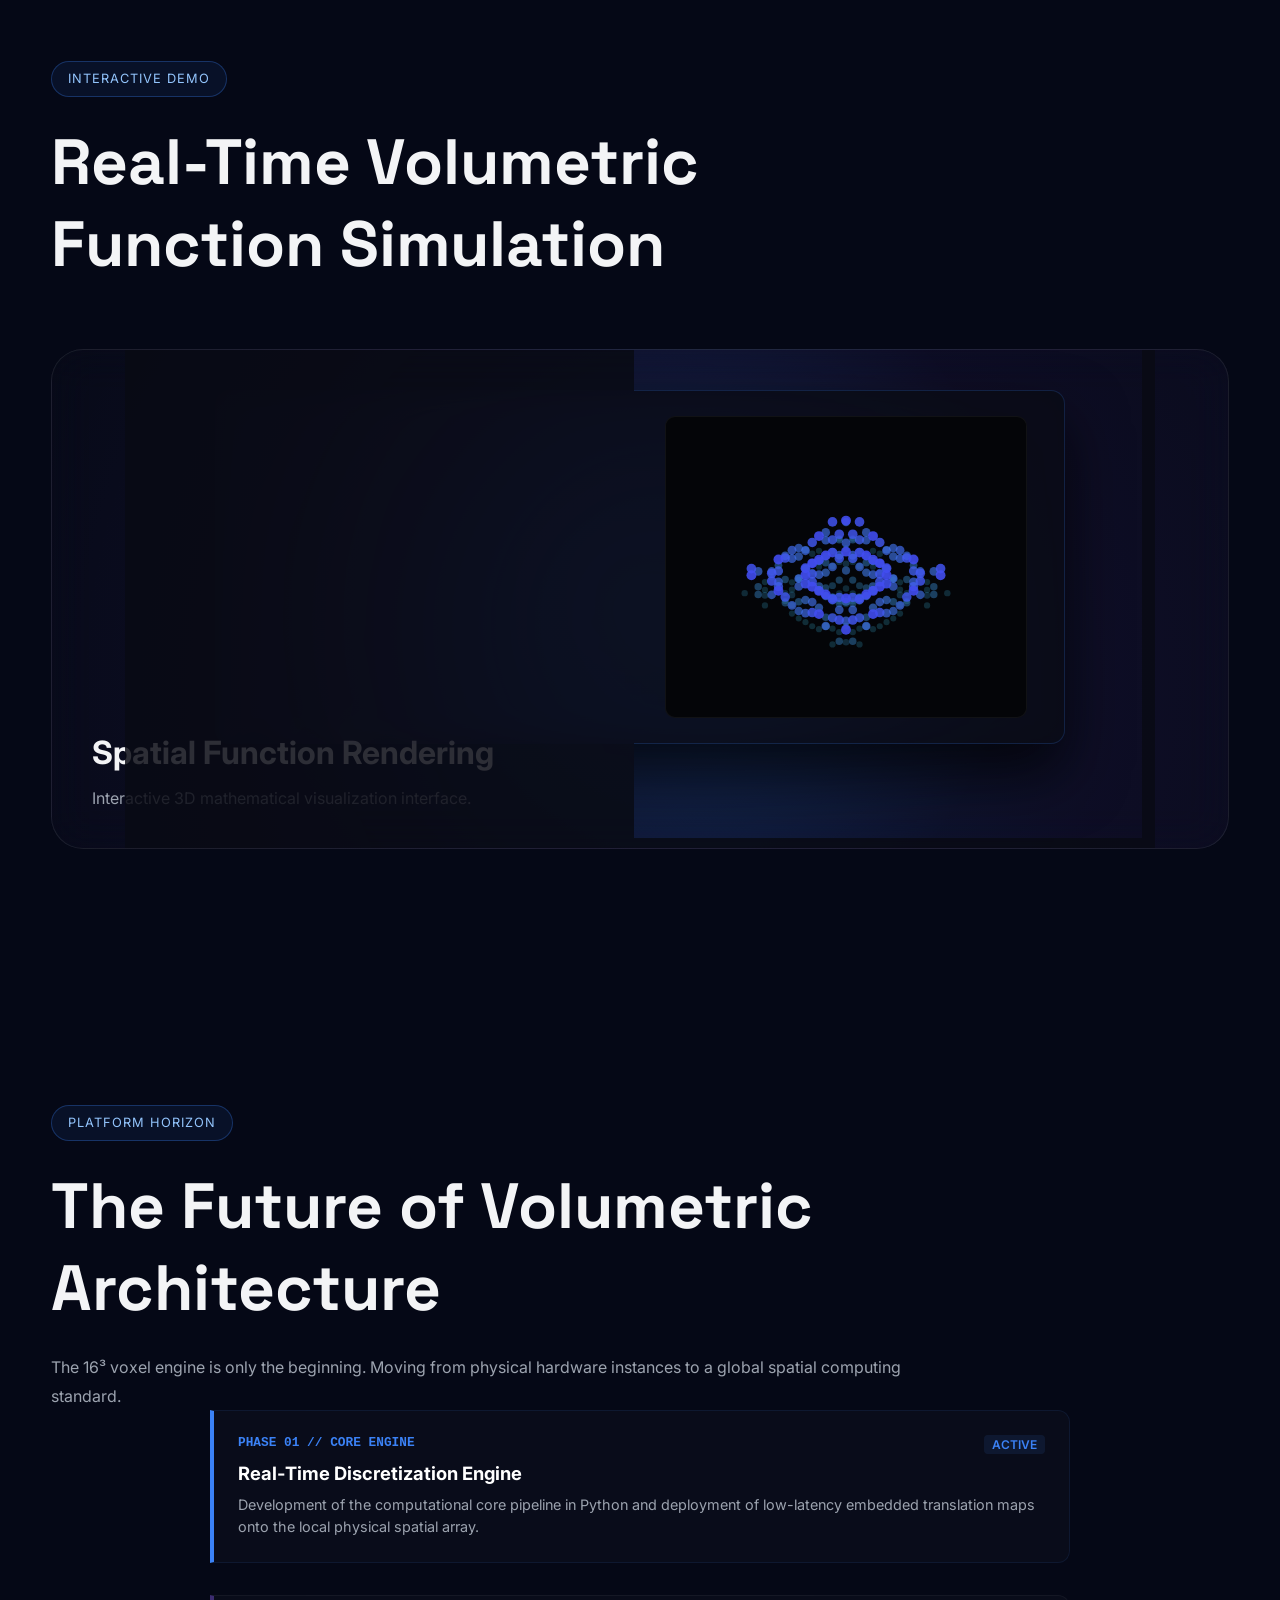
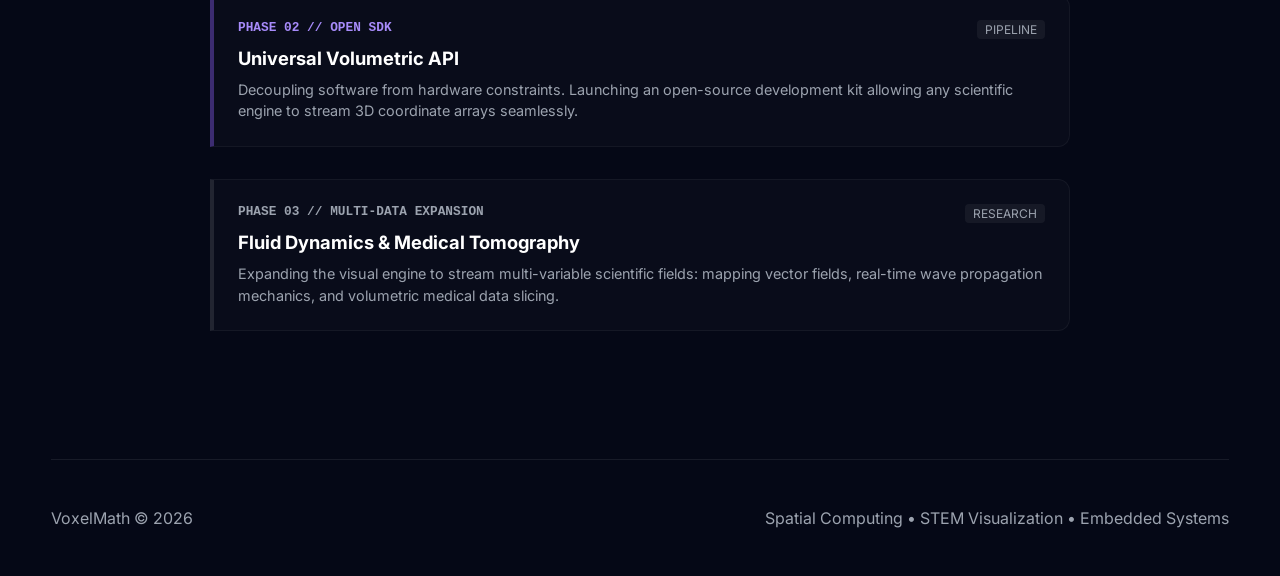
==== commit 1b1689a3: "error in ruta icon" ====
--- a/index.html
+++ b/index.html
@@ -18,7 +18,7 @@
         href="https://fonts.googleapis.com/css2?family=Inter:wght@300;400;500;600;700;800&family=Space+Grotesk:wght@400;500;700&display=swap"
         rel="stylesheet"
     >
-    <link rel="icon" type="image/x-icon" href="/assets/icons/rubik.ico">
+    <link rel="icon" type="image/x-icon" href="assets/icons/rubik.ico">
     <link rel="stylesheet" href="style.css" />
 </head>
 <body>
@@ -30,7 +30,7 @@
 
     <header class="navbar">
         <div class="logo">
-            <img src="/assets/icons/rubik.ico" alt="Voxel Logo" class="logo-icon" / width="25px" height="25px" class="logo-dot">
+            <img src="assets/icons/rubik.ico" alt="Voxel Logo" class="logo-icon" / width="25px" height="25px" class="logo-dot">
             Voxel
         </div>
 
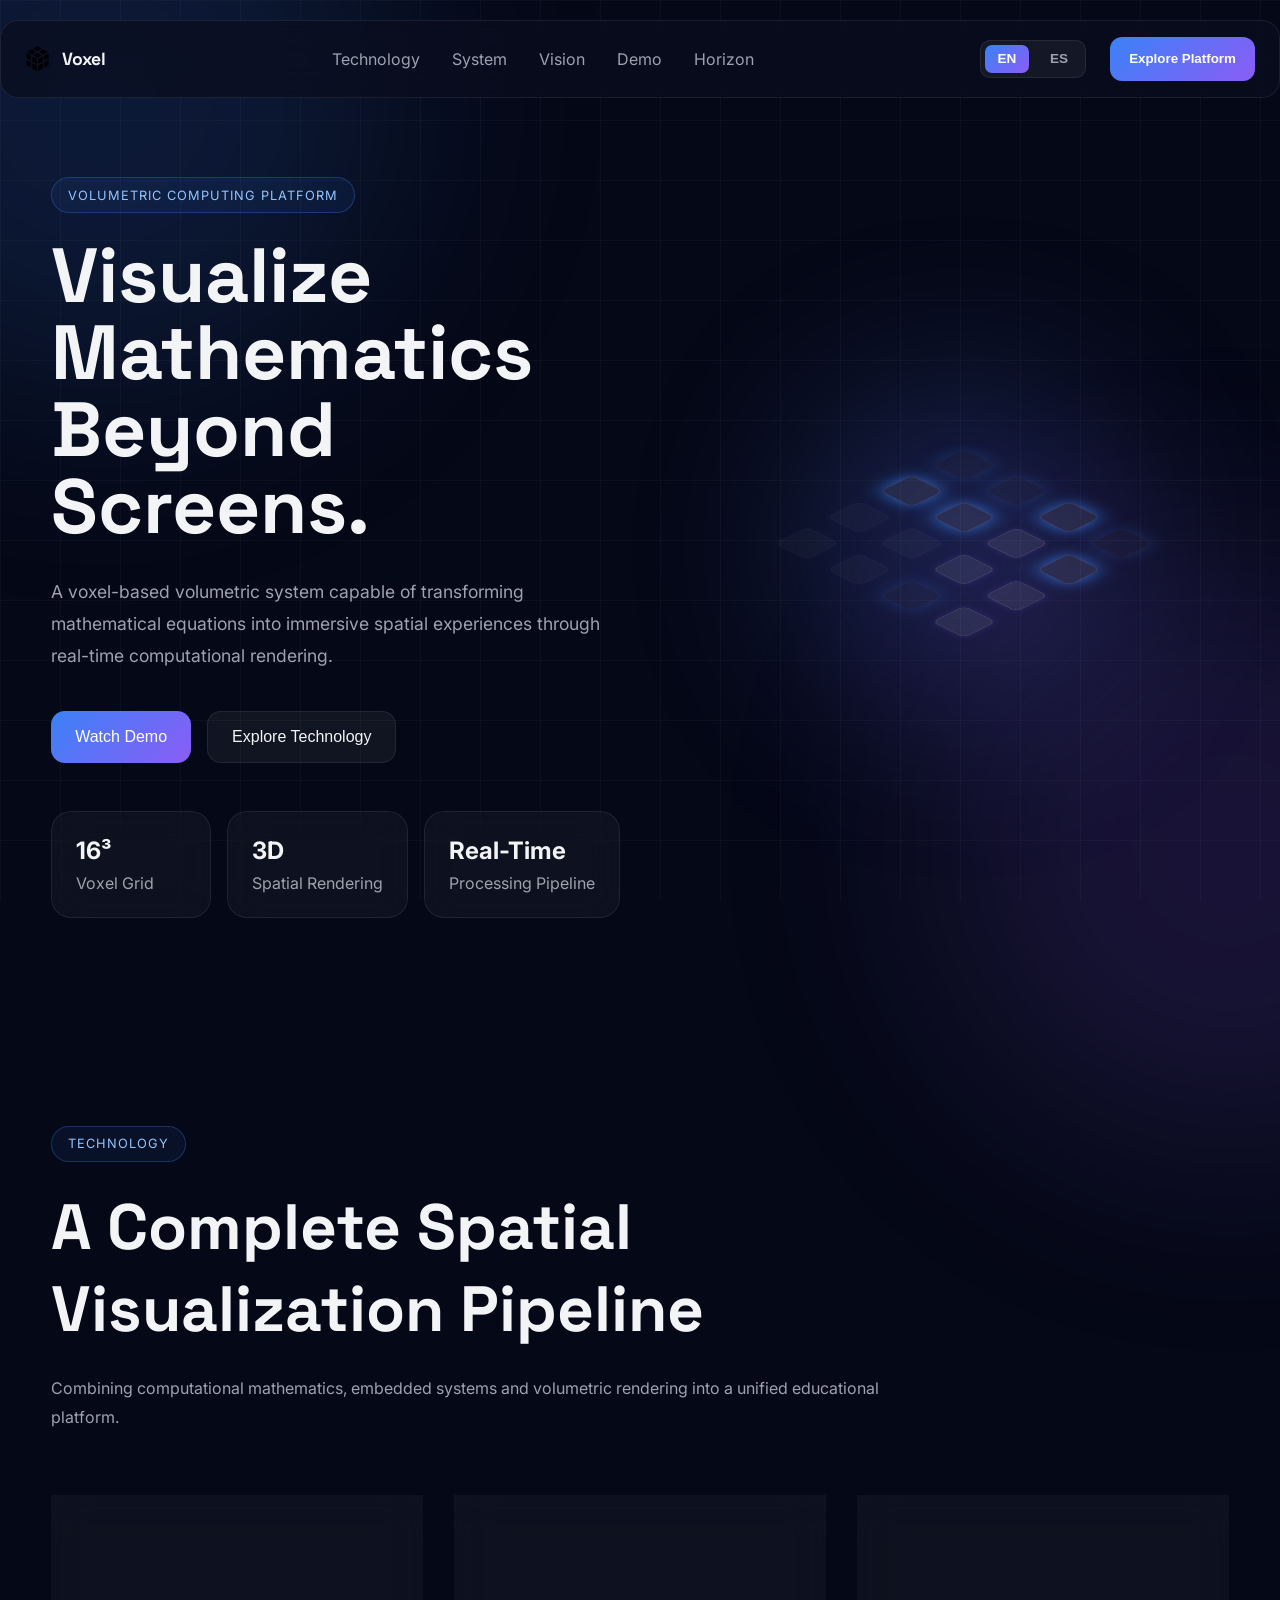
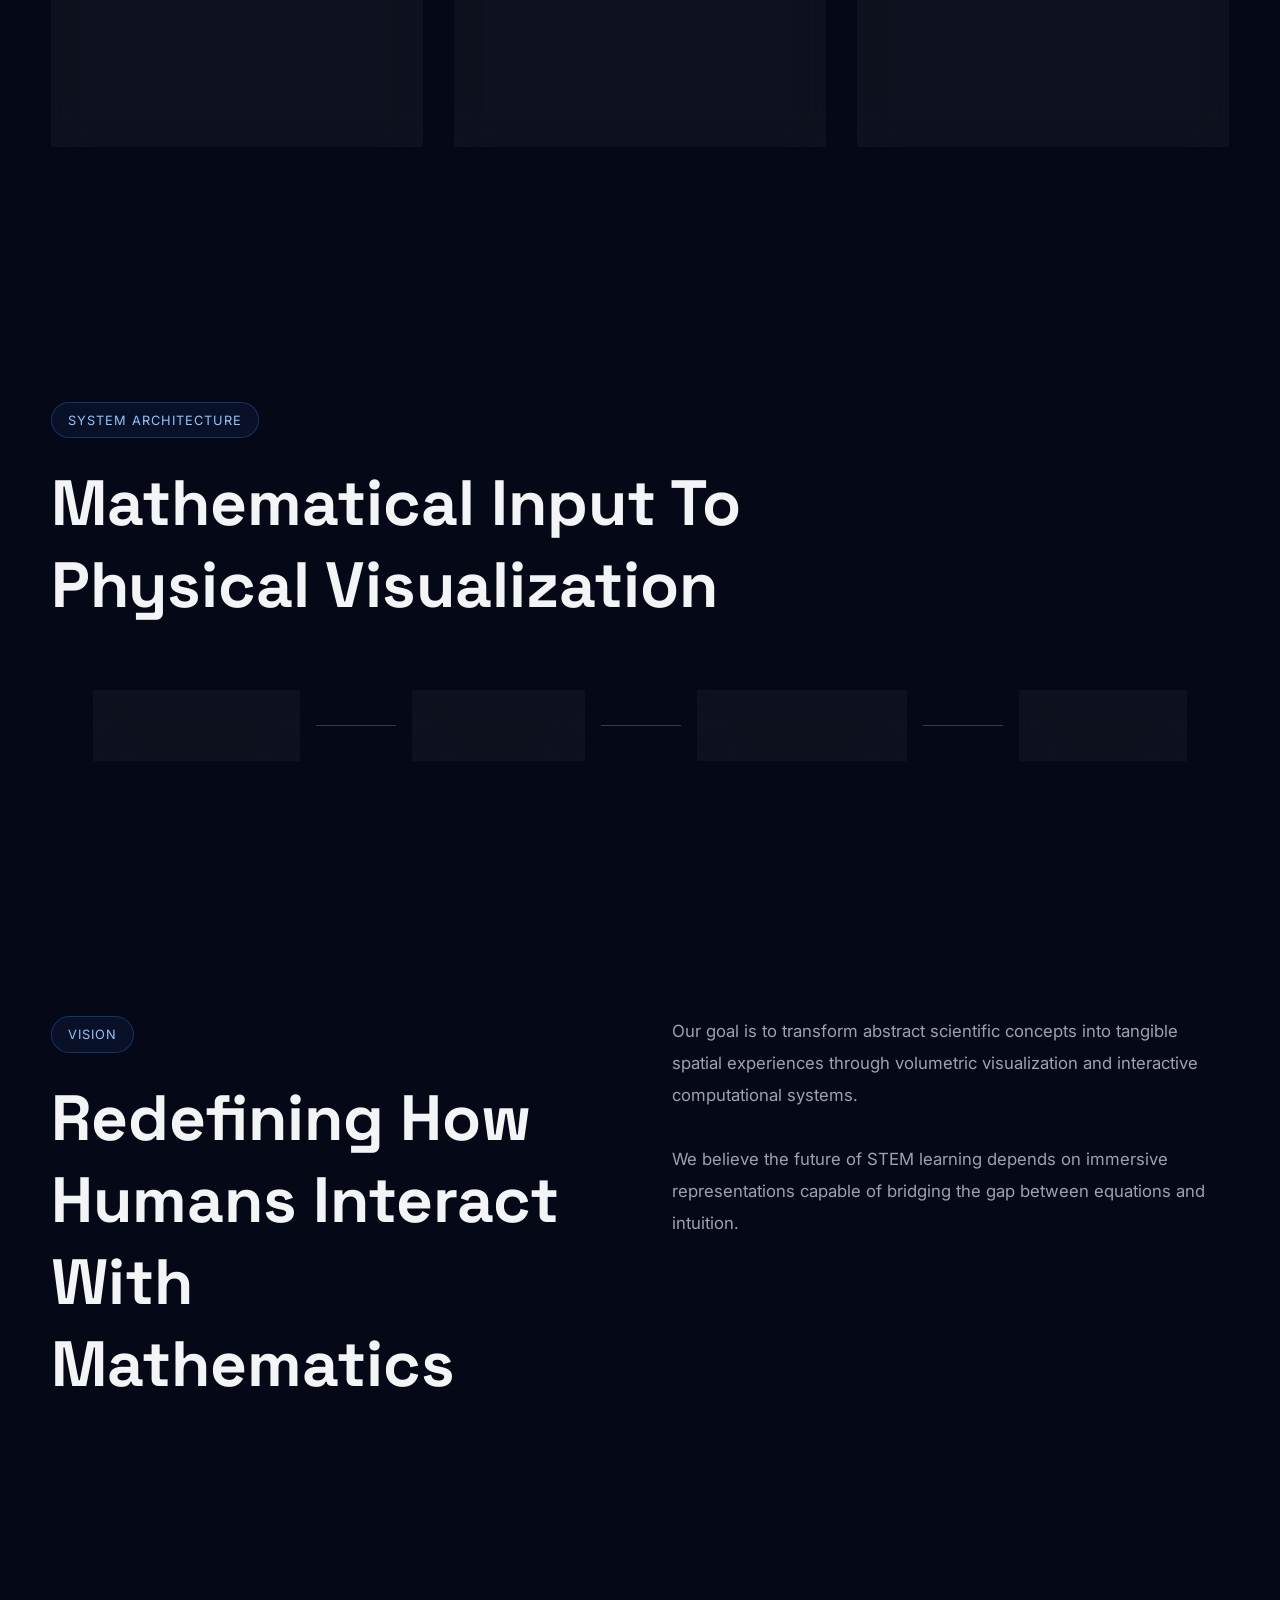
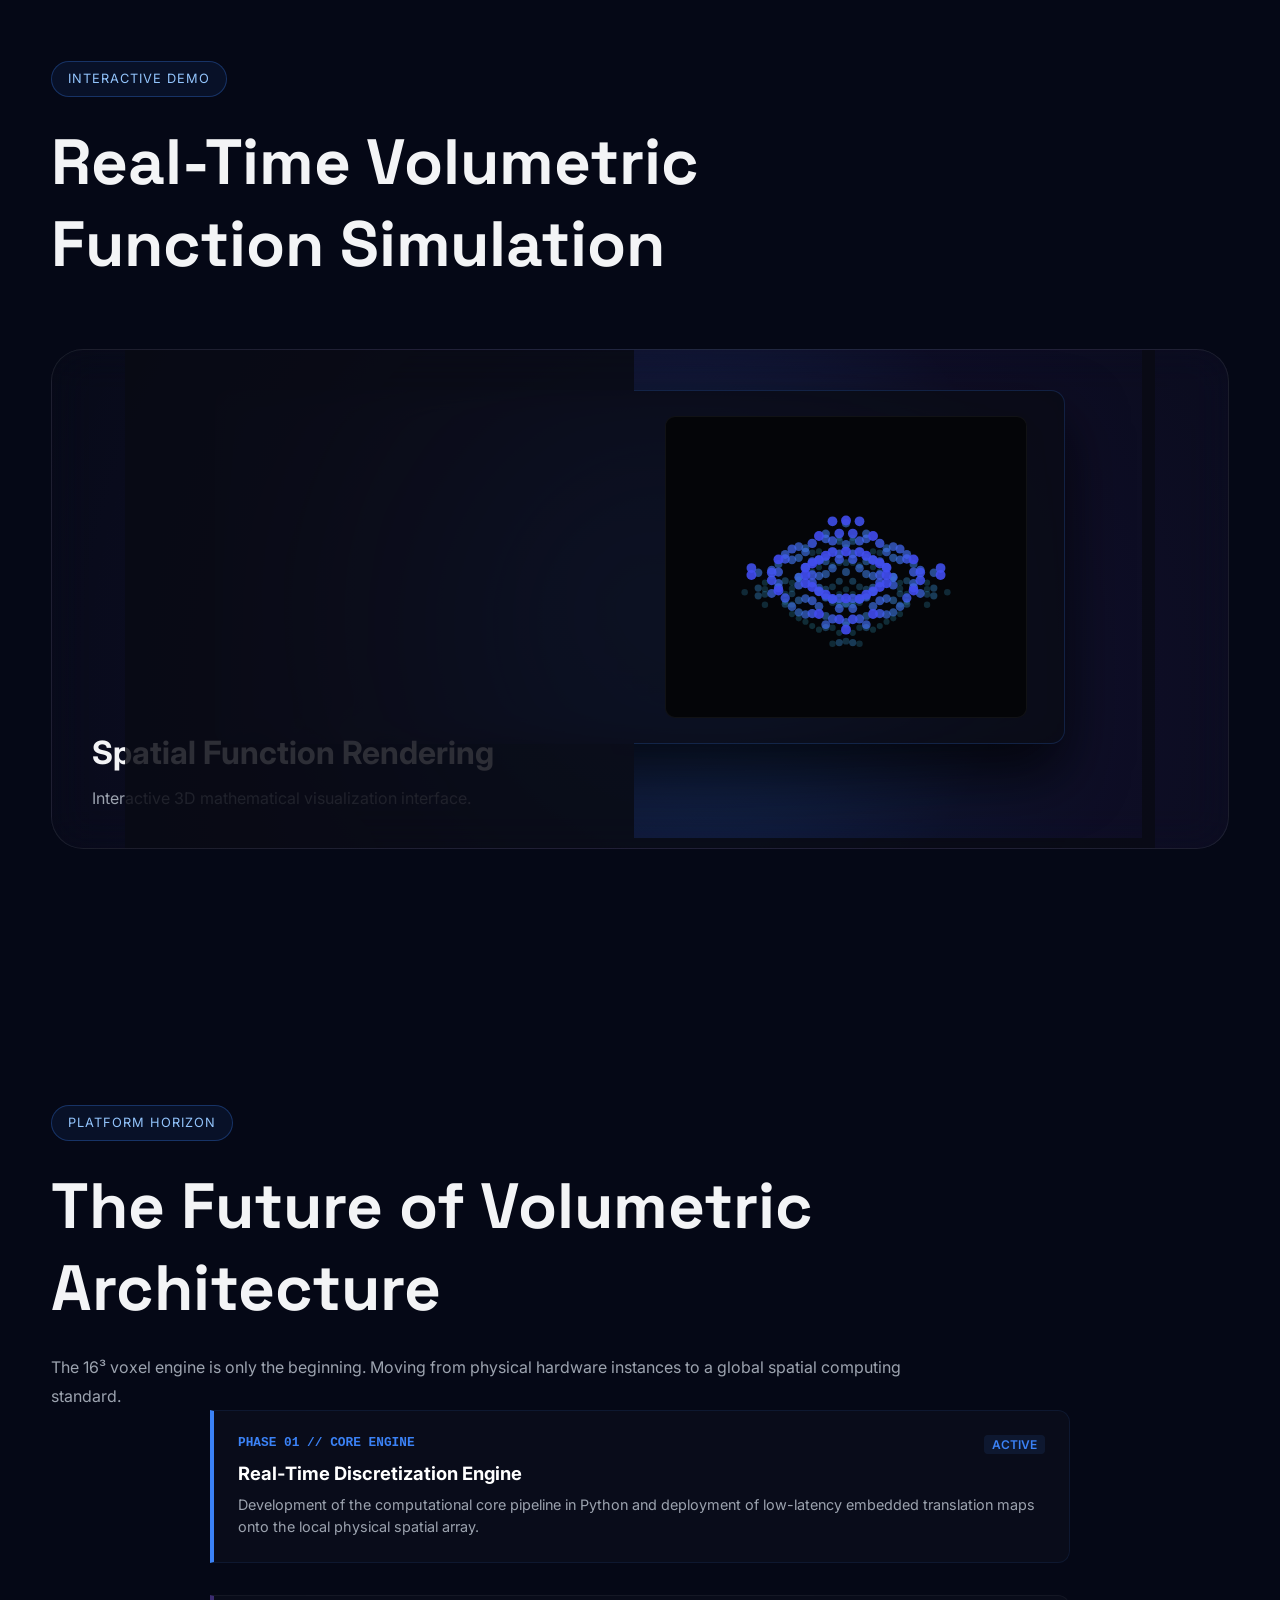
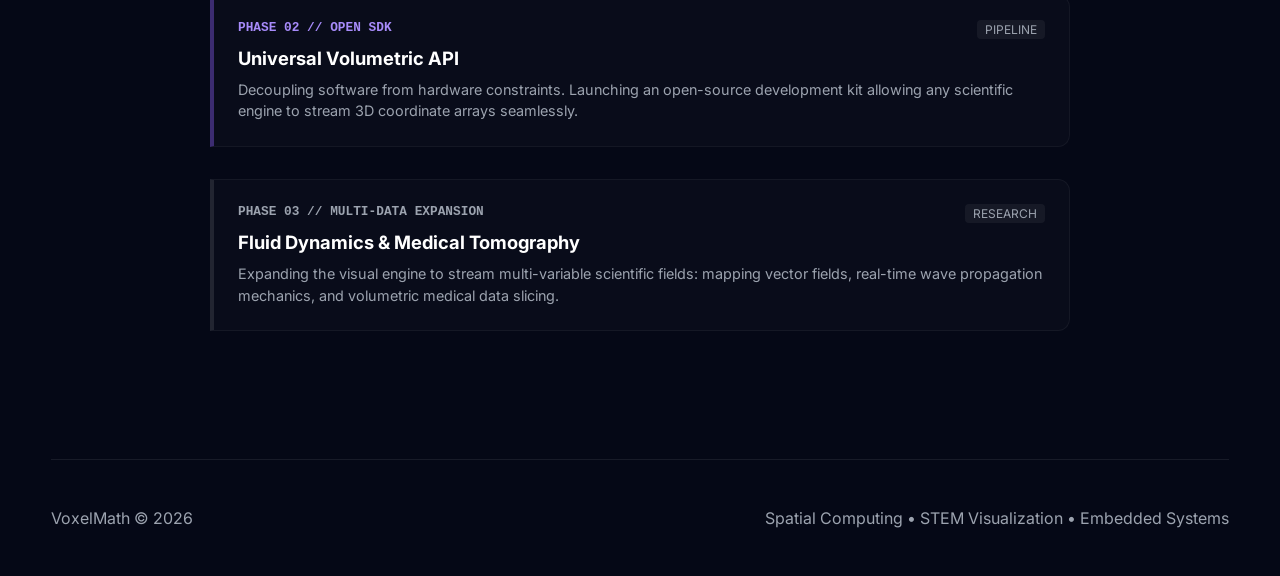
==== commit 197bcea6: "correction" ====
--- a/index.html
+++ b/index.html
@@ -30,7 +30,7 @@
 
     <header class="navbar">
         <div class="logo">
-            <img src="assets/icons/rubik.ico" alt="Voxel Logo" class="logo-icon" / width="25px" height="25px" class="logo-dot">
+            <img src="assets/icons/rubik.ico" alt="Voxel Logo" class="logo-icon" width="25px" height="25px">
             Voxel
         </div>
 
